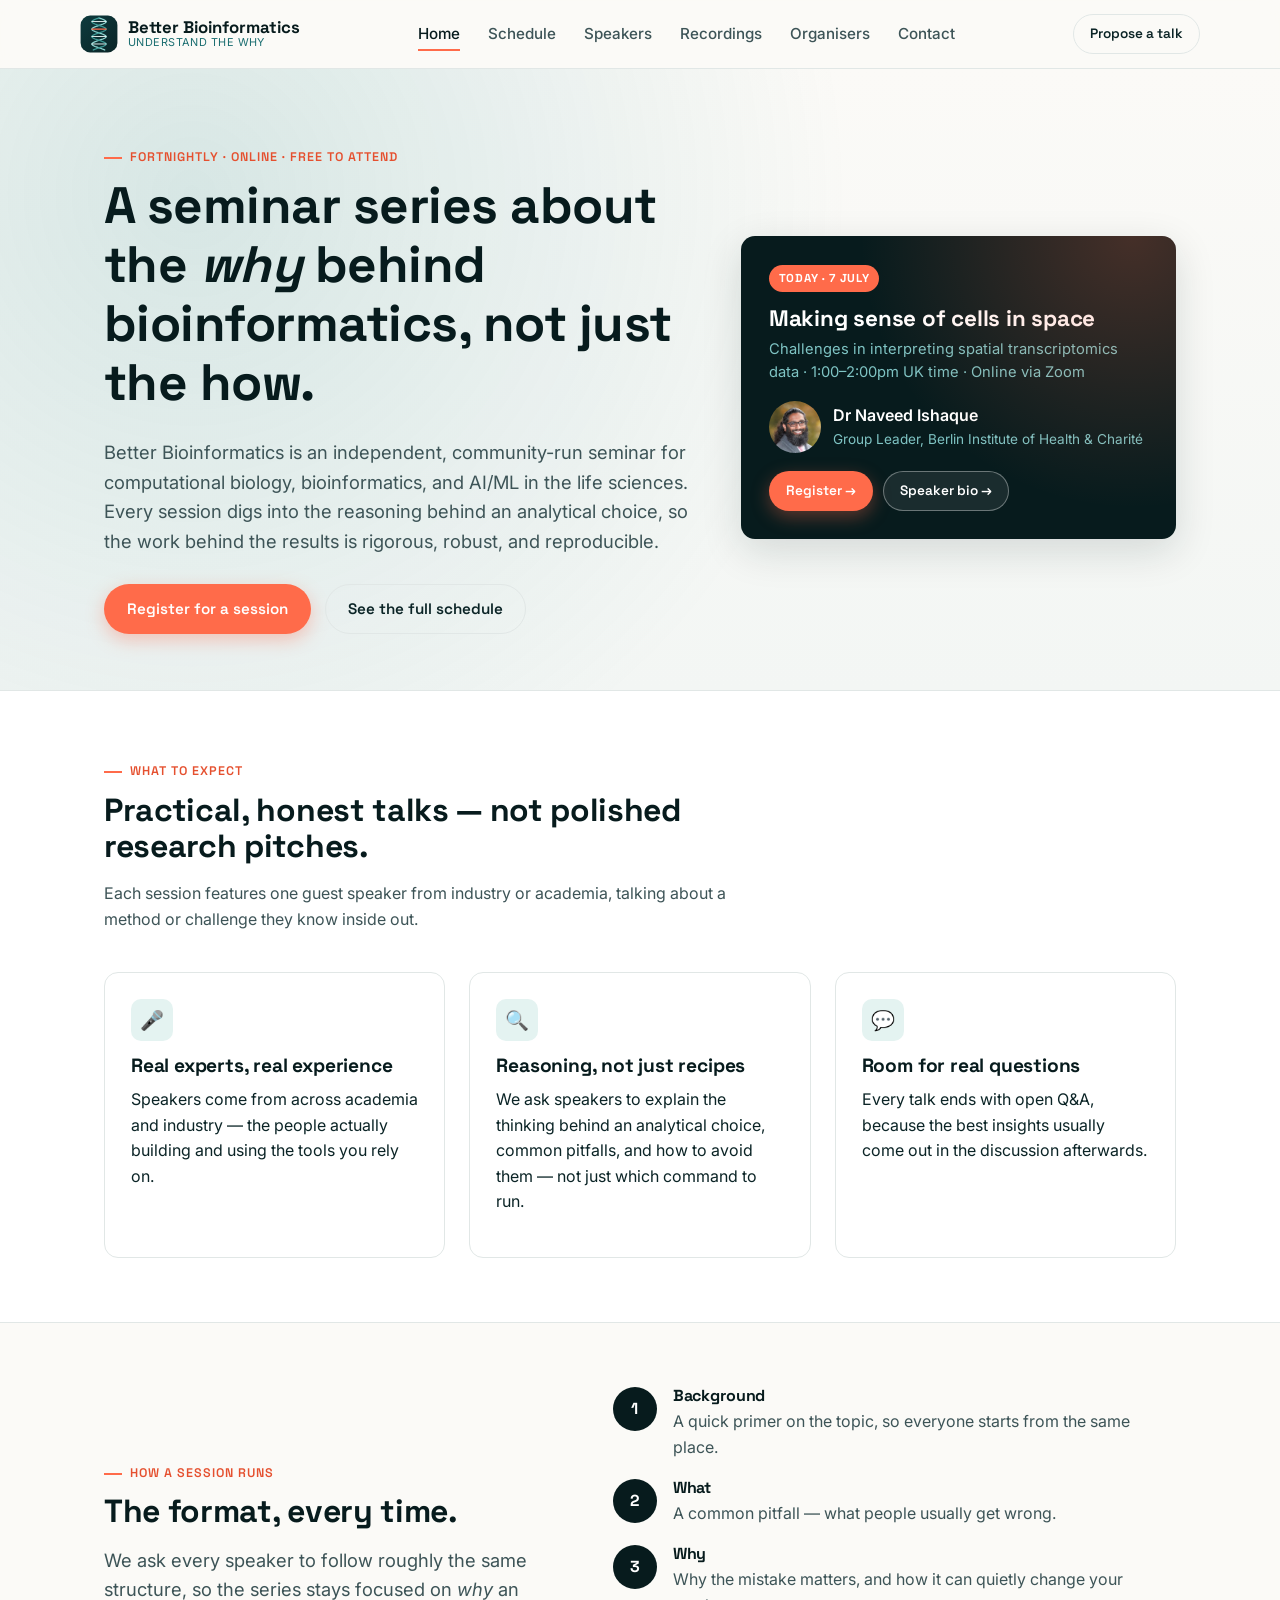
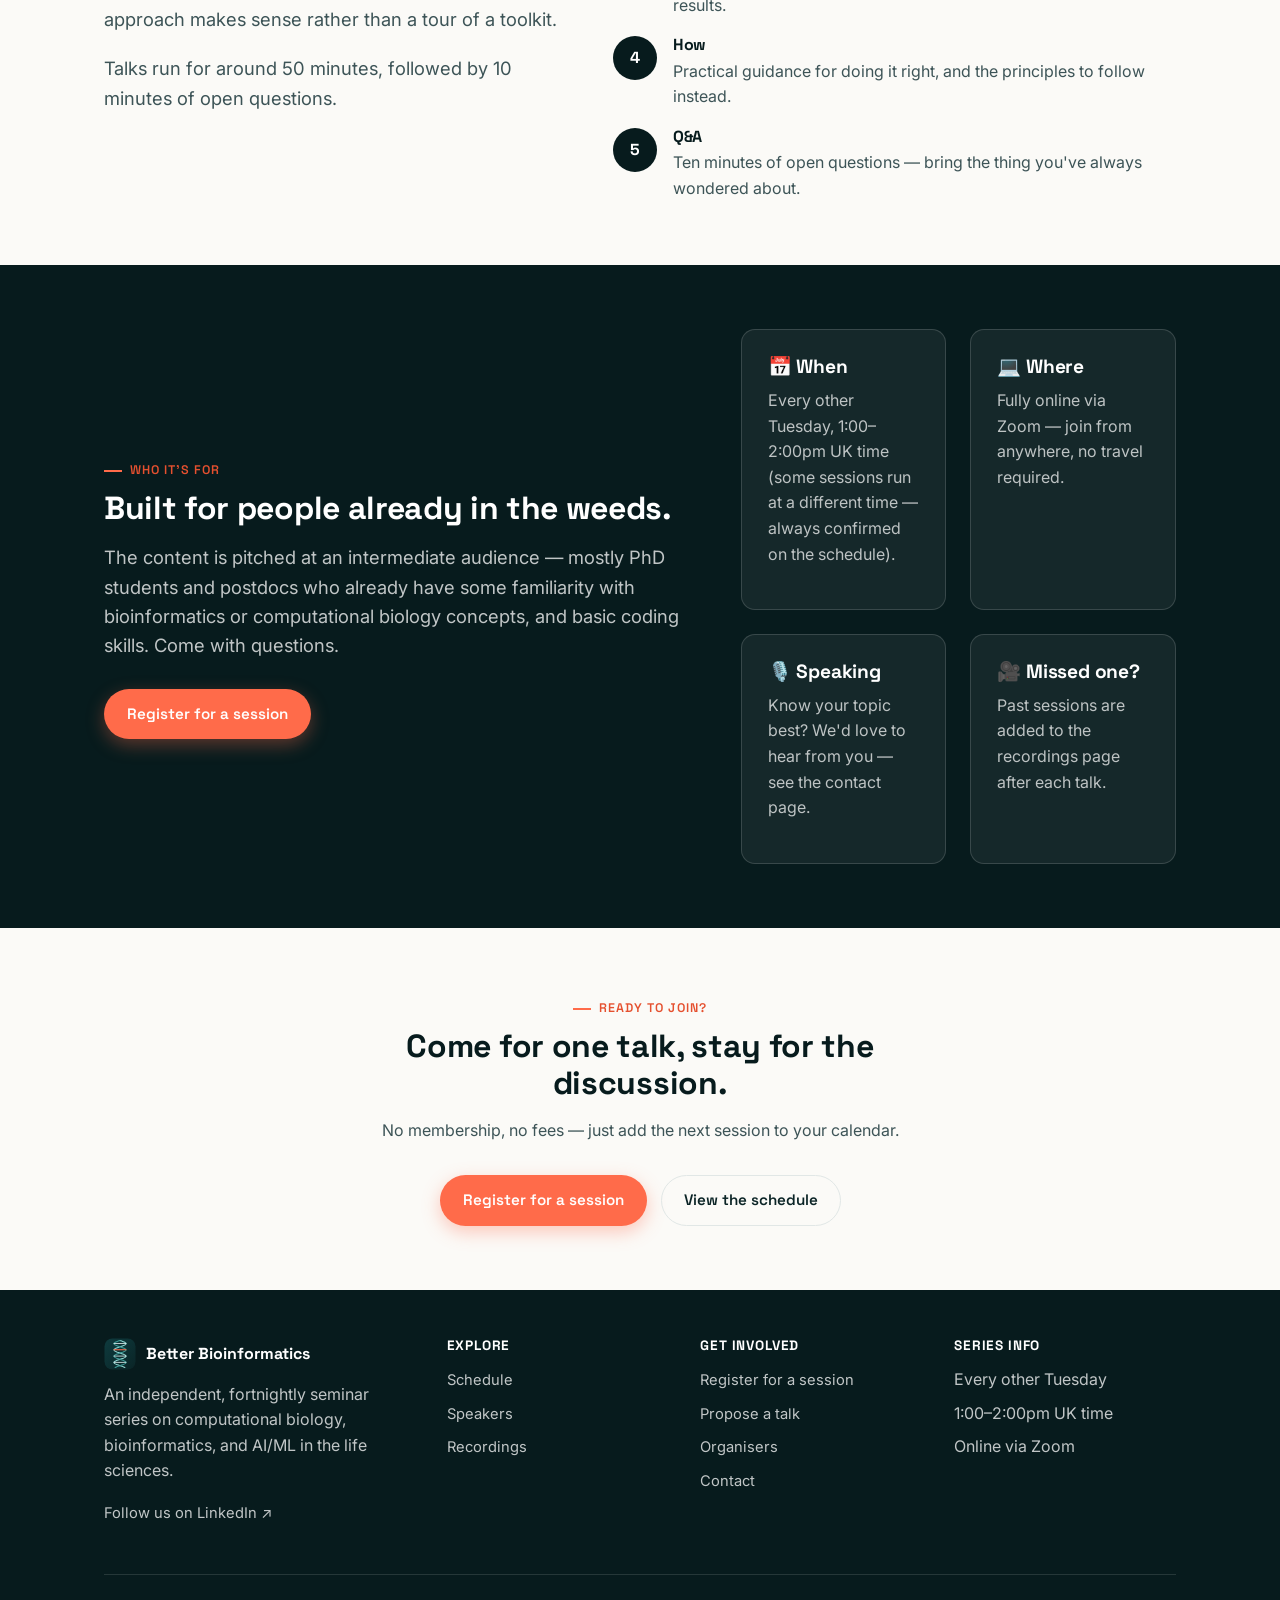
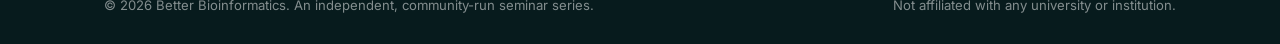
==== index.html @ 0c5bfb78 "Initial commit: Better Bioinformatics website" ====
<!doctype html>
<html lang="en">
<head>
<meta charset="UTF-8">
<meta name="viewport" content="width=device-width, initial-scale=1">
<title>Better Bioinformatics — a seminar series that asks "why?"</title>
<meta name="description" content="A fortnightly online seminar series on computational biology, bioinformatics, and AI/ML in the life sciences — focused on why an analysis choice makes sense, not just how to run it.">
<link rel="icon" type="image/svg+xml" href="assets/logo.svg">
<link rel="stylesheet" href="css/style.css">
</head>
<body>

<header class="site-header">
  <div class="container nav">
    <a class="brand" href="index.html">
      <img src="assets/logo.svg" alt="">
      <span class="brand-text">
        <span class="brand-name">Better Bioinformatics</span>
        <span class="brand-tag">Understand the why</span>
      </span>
    </a>
    <ul class="nav-links">
      <li><a href="index.html">Home</a></li>
      <li><a href="schedule.html">Schedule</a></li>
      <li><a href="speakers.html">Speakers</a></li>
      <li><a href="recordings.html">Recordings</a></li>
      <li><a href="organisers.html">Organisers</a></li>
      <li><a href="contact.html">Contact</a></li>
    </ul>
    <div class="nav-cta">
      <a class="btn btn-outline btn-sm" href="mailto:vg816@ic.ac.uk?subject=Proposing%20a%20talk%20for%20Better%20Bioinformatics">Propose a talk</a>
      <button class="nav-toggle" aria-label="Toggle menu" aria-expanded="false"><span></span><span></span><span></span></button>
    </div>
  </div>
</header>

<section class="hero">
  <div class="container hero-grid">
    <div>
      <div class="eyebrow">Fortnightly · Online · Free to attend</div>
      <h1>A seminar series about the <em>why</em> behind bioinformatics, not just the how.</h1>
      <p class="hero-lede">Better Bioinformatics is an independent, community-run seminar for computational biology, bioinformatics, and AI/ML in the life sciences. Every session digs into the reasoning behind an analytical choice, so the work behind the results is rigorous, robust, and reproducible.</p>
      <div class="hero-actions">
        <a class="btn btn-primary" href="https://forms.office.com/pages/responsepage.aspx?id=B3WJK4zudUWDC0-CZ8PTB7A7Rfez5q5GpMsFEuYySSVUNzdBVVdSSUdGMkgzRlhTQ0hFVDZMRU45Qy4u&amp;route=shorturl" target="_blank" rel="noopener">Register for a session</a>
        <a class="btn btn-outline" href="schedule.html">See the full schedule</a>
      </div>
    </div>

    <div class="hero-card">
      <span class="tag">Today · 7 July</span>
      <h3>Making sense of cells in space</h3>
      <p class="meta">Challenges in interpreting spatial transcriptomics data · 1:00–2:00pm UK time · Online via Zoom</p>
      <div class="who">
        <img src="assets/photos/naveed-ishaque.jpeg" alt="Dr Naveed Ishaque">
        <div>
          <div class="who-name">Dr Naveed Ishaque</div>
          <div class="who-role">Group Leader, Berlin Institute of Health &amp; Charité</div>
        </div>
      </div>
      <div class="actions">
        <a class="btn btn-primary btn-sm" href="https://forms.office.com/pages/responsepage.aspx?id=B3WJK4zudUWDC0-CZ8PTB7A7Rfez5q5GpMsFEuYySSVUNzdBVVdSSUdGMkgzRlhTQ0hFVDZMRU45Qy4u&amp;route=shorturl" target="_blank" rel="noopener">Register →</a>
        <a class="btn btn-ghost-light btn-sm" href="speakers.html#naveed-ishaque">Speaker bio →</a>
      </div>
    </div>
  </div>
</section>

<section class="section section-alt">
  <div class="container">
    <div class="section-head">
      <div class="eyebrow">What to expect</div>
      <h2>Practical, honest talks — not polished research pitches.</h2>
      <p>Each session features one guest speaker from industry or academia, talking about a method or challenge they know inside out.</p>
    </div>
    <div class="grid-3">
      <div class="card">
        <div class="icon-badge">🎤</div>
        <h3>Real experts, real experience</h3>
        <p>Speakers come from across academia and industry — the people actually building and using the tools you rely on.</p>
      </div>
      <div class="card">
        <div class="icon-badge">🔍</div>
        <h3>Reasoning, not just recipes</h3>
        <p>We ask speakers to explain the thinking behind an analytical choice, common pitfalls, and how to avoid them — not just which command to run.</p>
      </div>
      <div class="card">
        <div class="icon-badge">💬</div>
        <h3>Room for real questions</h3>
        <p>Every talk ends with open Q&amp;A, because the best insights usually come out in the discussion afterwards.</p>
      </div>
    </div>
  </div>
</section>

<section class="section">
  <div class="container">
    <div class="hero-grid" style="grid-template-columns: 0.9fr 1.1fr;">
      <div>
        <div class="eyebrow">How a session runs</div>
        <h2>The format, every time.</h2>
        <p class="hero-lede">We ask every speaker to follow roughly the same structure, so the series stays focused on <em>why</em> an approach makes sense rather than a tour of a toolkit.</p>
        <p class="hero-lede" style="margin-top:20px;">Talks run for around 50 minutes, followed by 10 minutes of open questions.</p>
      </div>
      <div class="format-steps">
        <div class="format-step">
          <div class="num">1</div>
          <div><h4>Background</h4><p>A quick primer on the topic, so everyone starts from the same place.</p></div>
        </div>
        <div class="format-step">
          <div class="num">2</div>
          <div><h4>What</h4><p>A common pitfall — what people usually get wrong.</p></div>
        </div>
        <div class="format-step">
          <div class="num">3</div>
          <div><h4>Why</h4><p>Why the mistake matters, and how it can quietly change your results.</p></div>
        </div>
        <div class="format-step">
          <div class="num">4</div>
          <div><h4>How</h4><p>Practical guidance for doing it right, and the principles to follow instead.</p></div>
        </div>
        <div class="format-step">
          <div class="num">5</div>
          <div><h4>Q&amp;A</h4><p>Ten minutes of open questions — bring the thing you've always wondered about.</p></div>
        </div>
      </div>
    </div>
  </div>
</section>

<section class="section section-dark">
  <div class="container">
    <div class="hero-grid">
      <div>
        <div class="eyebrow">Who it's for</div>
        <h2>Built for people already in the weeds.</h2>
        <p class="hero-lede" style="color:rgba(255,255,255,0.75);">The content is pitched at an intermediate audience — mostly PhD students and postdocs who already have some familiarity with bioinformatics or computational biology concepts, and basic coding skills. Come with questions.</p>
        <div class="hero-actions">
          <a class="btn btn-primary" href="https://forms.office.com/pages/responsepage.aspx?id=B3WJK4zudUWDC0-CZ8PTB7A7Rfez5q5GpMsFEuYySSVUNzdBVVdSSUdGMkgzRlhTQ0hFVDZMRU45Qy4u&amp;route=shorturl" target="_blank" rel="noopener">Register for a session</a>
        </div>
      </div>
      <div class="grid-2">
        <div class="card" style="background:rgba(255,255,255,0.06); border-color:rgba(255,255,255,0.15);">
          <h3 style="color:#fff;">📅 When</h3>
          <p style="color:rgba(255,255,255,0.72);">Every other Tuesday, 1:00–2:00pm UK time (some sessions run at a different time — always confirmed on the schedule).</p>
        </div>
        <div class="card" style="background:rgba(255,255,255,0.06); border-color:rgba(255,255,255,0.15);">
          <h3 style="color:#fff;">💻 Where</h3>
          <p style="color:rgba(255,255,255,0.72);">Fully online via Zoom — join from anywhere, no travel required.</p>
        </div>
        <div class="card" style="background:rgba(255,255,255,0.06); border-color:rgba(255,255,255,0.15);">
          <h3 style="color:#fff;">🎙️ Speaking</h3>
          <p style="color:rgba(255,255,255,0.72);">Know your topic best? We'd love to hear from you — see the contact page.</p>
        </div>
        <div class="card" style="background:rgba(255,255,255,0.06); border-color:rgba(255,255,255,0.15);">
          <h3 style="color:#fff;">🎥 Missed one?</h3>
          <p style="color:rgba(255,255,255,0.72);">Past sessions are added to the recordings page after each talk.</p>
        </div>
      </div>
    </div>
  </div>
</section>

<section class="section">
  <div class="container">
    <div class="section-head" style="margin: 0 auto 32px; text-align:center; max-width:640px;">
      <div class="eyebrow" style="justify-content:center;">Ready to join?</div>
      <h2>Come for one talk, stay for the discussion.</h2>
      <p>No membership, no fees — just add the next session to your calendar.</p>
    </div>
    <div style="display:flex; justify-content:center; gap:14px; flex-wrap:wrap;">
      <a class="btn btn-primary" href="https://forms.office.com/pages/responsepage.aspx?id=B3WJK4zudUWDC0-CZ8PTB7A7Rfez5q5GpMsFEuYySSVUNzdBVVdSSUdGMkgzRlhTQ0hFVDZMRU45Qy4u&amp;route=shorturl" target="_blank" rel="noopener">Register for a session</a>
      <a class="btn btn-outline" href="schedule.html">View the schedule</a>
    </div>
  </div>
</section>

<footer class="site-footer" id="site-footer"></footer>
<script src="js/main.js"></script>
<script src="js/footer.js"></script>
</body>
</html>
---- css/style.css ----
/* Better Bioinformatics — shared styles */

@import url('https://fonts.googleapis.com/css2?family=Space+Grotesk:wght@500;600;700&family=Inter:wght@400;500;600;700&display=swap');

:root {
  --navy-950: #071B1D;
  --teal-900: #0E3B3E;
  --teal-800: #12484C;
  --teal-700: #15585C;
  --teal-600: #1B6E71;
  --teal-500: #1E8388;
  --teal-300: #7FC4C4;
  --teal-100: #E4F3F1;
  --accent: #FF6B4A;
  --accent-dark: #E5502F;
  --accent-tint: #FFE7DF;
  --ink: #0B2426;
  --ink-soft: #3D5457;
  --bg: #FBFAF7;
  --surface: #FFFFFF;
  --line: #E1E7E6;
  --shadow: 0 4px 20px rgba(11, 36, 38, 0.08);
  --shadow-lg: 0 12px 40px rgba(11, 36, 38, 0.14);
  --radius: 14px;
  --radius-sm: 8px;
  --max: 1120px;
  --font-head: 'Space Grotesk', 'Inter', system-ui, sans-serif;
  --font-body: 'Inter', system-ui, -apple-system, sans-serif;
}

* { box-sizing: border-box; }
html { scroll-behavior: smooth; }

body {
  margin: 0;
  font-family: var(--font-body);
  color: var(--ink);
  background: var(--bg);
  line-height: 1.6;
  -webkit-font-smoothing: antialiased;
}

h1, h2, h3, h4 {
  font-family: var(--font-head);
  color: var(--navy-950);
  line-height: 1.15;
  margin: 0 0 0.5em;
  letter-spacing: -0.01em;
}

h1 { font-size: clamp(2.1rem, 4.5vw, 3.2rem); }
h2 { font-size: clamp(1.5rem, 3vw, 2rem); }
h3 { font-size: 1.2rem; }

p { margin: 0 0 1em; }

a { color: var(--teal-700); text-decoration-color: var(--teal-300); }
a:hover { color: var(--accent-dark); }

.container {
  max-width: var(--max);
  margin: 0 auto;
  padding: 0 24px;
}

img { max-width: 100%; display: block; }

.eyebrow {
  display: inline-flex;
  align-items: center;
  gap: 8px;
  font-family: var(--font-head);
  font-size: 0.78rem;
  font-weight: 600;
  letter-spacing: 0.08em;
  text-transform: uppercase;
  color: var(--accent-dark);
  margin-bottom: 0.75em;
}
.eyebrow::before {
  content: "";
  width: 18px;
  height: 2px;
  background: var(--accent);
  display: inline-block;
}

/* ---------- Buttons ---------- */
.btn {
  display: inline-flex;
  align-items: center;
  justify-content: center;
  gap: 8px;
  padding: 12px 22px;
  border-radius: 999px;
  font-family: var(--font-head);
  font-weight: 600;
  font-size: 0.95rem;
  text-decoration: none;
  border: 1px solid transparent;
  cursor: pointer;
  transition: transform 0.15s ease, box-shadow 0.15s ease, background 0.15s ease, color 0.15s ease;
}
.btn:hover { transform: translateY(-1px); }
.btn-primary { background: var(--accent); color: #fff; box-shadow: 0 6px 18px rgba(255,107,74,0.35); }
.btn-primary:hover { background: var(--accent-dark); color: #fff; }
.btn-dark { background: var(--navy-950); color: #fff; }
.btn-dark:hover { background: var(--teal-900); color: #fff; }
.btn-outline { background: transparent; border-color: var(--line); color: var(--ink); }
.btn-outline:hover { border-color: var(--teal-500); color: var(--teal-700); }
.btn-ghost-light { background: rgba(255,255,255,0.08); border-color: rgba(255,255,255,0.35); color: #fff; }
.btn-ghost-light:hover { background: rgba(255,255,255,0.18); color: #fff; }
.btn-sm { padding: 8px 16px; font-size: 0.85rem; }

/* ---------- Header / Nav ---------- */
.site-header {
  position: sticky;
  top: 0;
  z-index: 50;
  background: rgba(251, 250, 247, 0.9);
  backdrop-filter: blur(10px);
  border-bottom: 1px solid var(--line);
}
.nav {
  display: flex;
  align-items: center;
  justify-content: space-between;
  padding: 14px 0;
}
.brand {
  display: flex;
  align-items: center;
  gap: 10px;
  text-decoration: none;
  color: var(--navy-950);
}
.brand img { width: 38px; height: 38px; }
.brand-text { display: flex; flex-direction: column; line-height: 1.05; }
.brand-name { font-family: var(--font-head); font-weight: 700; font-size: 1.05rem; color: var(--navy-950); }
.brand-tag { font-size: 0.68rem; color: var(--teal-600); letter-spacing: 0.04em; text-transform: uppercase; }

.nav-links {
  display: flex;
  align-items: center;
  gap: 28px;
  list-style: none;
  margin: 0;
  padding: 0;
}
.nav-links a {
  color: var(--ink-soft);
  text-decoration: none;
  font-weight: 500;
  font-size: 0.95rem;
  padding: 6px 0;
  border-bottom: 2px solid transparent;
}
.nav-links a:hover, .nav-links a.active {
  color: var(--navy-950);
  border-bottom-color: var(--accent);
}
.nav-cta { display: flex; align-items: center; gap: 14px; }
.nav-toggle {
  display: none;
  background: none;
  border: none;
  cursor: pointer;
  padding: 6px;
}
.nav-toggle span {
  display: block;
  width: 22px;
  height: 2px;
  background: var(--navy-950);
  margin: 5px 0;
  transition: 0.2s;
}

@media (max-width: 860px) {
  .nav-toggle { display: block; }
  .nav-links {
    position: absolute;
    top: 100%; left: 0; right: 0;
    background: var(--surface);
    border-bottom: 1px solid var(--line);
    flex-direction: column;
    align-items: flex-start;
    gap: 0;
    padding: 8px 24px 16px;
    display: none;
  }
  .nav-links.open { display: flex; }
  .nav-links li { width: 100%; }
  .nav-links a { display: block; padding: 10px 0; border-bottom: 1px solid var(--line); }
  .nav-cta .btn-outline { display: none; }
}

/* ---------- Hero ---------- */
.hero {
  background: radial-gradient(circle at 15% 20%, rgba(31,131,136,0.16), transparent 55%),
              linear-gradient(180deg, #FBFAF7 0%, #F3F6F4 100%);
  padding: 72px 0 56px;
}
.hero-grid {
  display: grid;
  grid-template-columns: 1.15fr 0.85fr;
  gap: 48px;
  align-items: center;
}
@media (max-width: 900px) { .hero-grid { grid-template-columns: 1fr; } }

.hero-actions { display: flex; gap: 14px; flex-wrap: wrap; margin-top: 28px; }
.hero-lede { font-size: 1.15rem; color: var(--ink-soft); max-width: 54ch; }

.hero-card {
  background: var(--navy-950);
  color: #fff;
  border-radius: var(--radius);
  padding: 28px;
  box-shadow: var(--shadow-lg);
  position: relative;
  overflow: hidden;
}
.hero-card::after {
  content: "";
  position: absolute;
  inset: 0;
  background: radial-gradient(circle at 90% 0%, rgba(255,107,74,0.25), transparent 55%);
  pointer-events: none;
}
.hero-card .tag {
  display: inline-block;
  background: var(--accent);
  color: #fff;
  font-family: var(--font-head);
  font-size: 0.72rem;
  font-weight: 700;
  letter-spacing: 0.06em;
  text-transform: uppercase;
  padding: 4px 10px;
  border-radius: 999px;
  margin-bottom: 14px;
}
.hero-card h3 { color: #fff; font-size: 1.4rem; margin-bottom: 6px; }
.hero-card .meta { color: var(--teal-300); font-size: 0.92rem; margin-bottom: 14px; }
.hero-card .who { display: flex; align-items: center; gap: 12px; margin: 16px 0; }
.hero-card .who img, .hero-card .who .avatar-fallback { width: 52px; height: 52px; border-radius: 50%; object-fit: cover; flex-shrink: 0; }
.hero-card .who-name { font-weight: 600; }
.hero-card .who-role { font-size: 0.85rem; color: var(--teal-300); }
.hero-card .actions { display: flex; gap: 10px; margin-top: 18px; flex-wrap: wrap; }

/* ---------- Sections ---------- */
.section { padding: 64px 0; }
.section-tight { padding: 40px 0; }
.section-alt { background: var(--surface); border-top: 1px solid var(--line); border-bottom: 1px solid var(--line); }
.section-dark { background: var(--navy-950); color: #fff; }
.section-dark h2 { color: #fff; }
.section-head { max-width: 640px; margin-bottom: 40px; }
.section-head p { color: var(--ink-soft); }
.section-dark .section-head p { color: rgba(255,255,255,0.7); }

.grid-3 { display: grid; grid-template-columns: repeat(3, 1fr); gap: 24px; }
.grid-2 { display: grid; grid-template-columns: repeat(2, 1fr); gap: 24px; }
@media (max-width: 900px) { .grid-3 { grid-template-columns: repeat(2, 1fr); } }
@media (max-width: 640px) { .grid-3, .grid-2 { grid-template-columns: 1fr; } }

.card {
  background: var(--surface);
  border: 1px solid var(--line);
  border-radius: var(--radius);
  padding: 26px;
}
.icon-badge {
  width: 42px; height: 42px;
  border-radius: 10px;
  background: var(--teal-100);
  color: var(--teal-700);
  display: flex; align-items: center; justify-content: center;
  font-size: 1.2rem;
  margin-bottom: 14px;
}

.format-steps { display: grid; gap: 18px; }
.format-step {
  display: grid;
  grid-template-columns: 44px 1fr;
  gap: 16px;
  align-items: start;
}
.format-step .num {
  width: 44px; height: 44px;
  border-radius: 50%;
  background: var(--navy-950);
  color: #fff;
  font-family: var(--font-head);
  font-weight: 700;
  display: flex; align-items: center; justify-content: center;
}
.format-step h4 { margin-bottom: 4px; }
.format-step p { color: var(--ink-soft); margin: 0; }

/* ---------- Badges / status ---------- */
.badge {
  display: inline-flex;
  align-items: center;
  gap: 6px;
  font-size: 0.75rem;
  font-weight: 600;
  padding: 4px 10px;
  border-radius: 999px;
  font-family: var(--font-head);
  letter-spacing: 0.02em;
  white-space: nowrap;
}
.badge-upcoming { background: var(--teal-100); color: var(--teal-700); }
.badge-today { background: var(--accent-tint); color: var(--accent-dark); }
.badge-today::before { content: "●"; color: var(--accent); font-size: 0.6rem; }
.badge-past { background: #EFEFEA; color: var(--ink-soft); }
.badge-cancelled { background: #FBE7E7; color: #B03B3B; }

/* ---------- Schedule ---------- */
.schedule-list { display: flex; flex-direction: column; gap: 14px; }
.schedule-row {
  display: grid;
  grid-template-columns: 130px 1fr auto;
  gap: 20px;
  align-items: center;
  background: var(--surface);
  border: 1px solid var(--line);
  border-radius: var(--radius);
  padding: 18px 22px;
}
.schedule-row.is-past { opacity: 0.72; }
.schedule-row.is-today { border-color: var(--accent); box-shadow: 0 0 0 1px var(--accent); }
.schedule-row.is-cancelled .s-title { text-decoration: line-through; color: var(--ink-soft); }
.s-date { font-family: var(--font-head); font-weight: 600; color: var(--teal-700); }
.s-date .day { display: block; font-size: 1.3rem; color: var(--navy-950); }
.s-date .month { font-size: 0.8rem; text-transform: uppercase; letter-spacing: 0.05em; }
.s-main .s-title { font-weight: 600; color: var(--navy-950); margin-bottom: 4px; font-size: 1.05rem; }
.s-main .s-speaker { color: var(--teal-700); font-weight: 500; }
.s-main .s-meta { color: var(--ink-soft); font-size: 0.88rem; margin-top: 4px; }
.s-actions { display: flex; align-items: center; gap: 10px; flex-wrap: wrap; justify-content: flex-end; }
@media (max-width: 720px) {
  .schedule-row { grid-template-columns: 1fr; }
  .s-actions { justify-content: flex-start; }
}

/* ---------- Speaker cards ---------- */
.speaker-card {
  background: var(--surface);
  border: 1px solid var(--line);
  border-radius: var(--radius);
  overflow: hidden;
  display: flex;
  flex-direction: column;
}
.speaker-photo {
  aspect-ratio: 4 / 3.2;
  background: linear-gradient(160deg, var(--teal-900), var(--navy-950));
  display: flex;
  align-items: flex-end;
  justify-content: center;
  overflow: hidden;
  position: relative;
}
.speaker-photo img { width: 100%; height: 100%; object-fit: cover; object-position: top center; }
.avatar-fallback {
  width: 100%; height: 100%;
  display: flex; align-items: center; justify-content: center;
  font-family: var(--font-head);
  font-size: 2.4rem;
  font-weight: 700;
  color: rgba(255,255,255,0.85);
}
.speaker-body { padding: 20px 22px 24px; display: flex; flex-direction: column; gap: 8px; flex: 1; }
.speaker-body .s-role { color: var(--ink-soft); font-size: 0.88rem; }
.speaker-body .s-talk { font-weight: 600; color: var(--navy-950); margin-top: 4px; }
.speaker-body .s-date-chip { font-size: 0.8rem; color: var(--teal-700); font-weight: 600; margin-top: 2px; }
.speaker-learn { margin: 10px 0 0; padding-left: 18px; color: var(--ink-soft); font-size: 0.9rem; }
.speaker-learn li { margin-bottom: 4px; }

/* ---------- Organiser cards ---------- */
.person-card { text-align: left; }
.person-photo {
  width: 84px; height: 84px;
  border-radius: 50%;
  overflow: hidden;
  margin-bottom: 16px;
  background: var(--teal-800);
  display: flex; align-items: center; justify-content: center;
}
.person-photo .avatar-fallback { font-size: 1.4rem; }
.person-photo img { width: 100%; height: 100%; object-fit: cover; }
.person-card h3 { margin-bottom: 2px; }
.person-role { color: var(--accent-dark); font-weight: 600; font-size: 0.88rem; margin-bottom: 10px; }

/* ---------- Recordings ---------- */
.rec-card {
  background: var(--surface);
  border: 1px solid var(--line);
  border-radius: var(--radius);
  overflow: hidden;
  display: flex;
  flex-direction: column;
}
.rec-thumb {
  aspect-ratio: 16/9;
  background: linear-gradient(135deg, var(--teal-900), var(--navy-950));
  display: flex; align-items: center; justify-content: center;
  position: relative;
}
.rec-thumb .play {
  width: 56px; height: 56px;
  border-radius: 50%;
  background: rgba(255,255,255,0.15);
  border: 1.5px solid rgba(255,255,255,0.5);
  display: flex; align-items: center; justify-content: center;
  color: #fff;
  font-size: 1.3rem;
}
.rec-body { padding: 18px 20px 22px; flex: 1; display: flex; flex-direction: column; }
.rec-body h3 { font-size: 1.02rem; margin-bottom: 4px; }
.rec-body .rec-meta { color: var(--ink-soft); font-size: 0.85rem; margin-bottom: 14px; }
.rec-pending { color: var(--ink-soft); font-size: 0.85rem; font-style: italic; }

/* ---------- Contact ---------- */
.contact-card {
  background: var(--surface);
  border: 1px solid var(--line);
  border-radius: var(--radius);
  padding: 32px;
}
.contact-card h3 { margin-bottom: 6px; }
.contact-card p { color: var(--ink-soft); }

/* ---------- Footer ---------- */
.site-footer {
  background: var(--navy-950);
  color: rgba(255,255,255,0.75);
  padding: 48px 0 28px;
}
.footer-grid {
  display: grid;
  grid-template-columns: 1.4fr repeat(3, 1fr);
  gap: 32px;
  padding-bottom: 32px;
  border-bottom: 1px solid rgba(255,255,255,0.12);
}
@media (max-width: 760px) { .footer-grid { grid-template-columns: 1fr 1fr; } }
.footer-brand { display: flex; align-items: center; gap: 10px; margin-bottom: 12px; }
.footer-brand img { width: 32px; height: 32px; }
.footer-brand span { font-family: var(--font-head); font-weight: 700; color: #fff; }
.site-footer h4 { color: #fff; font-family: var(--font-head); font-size: 0.85rem; text-transform: uppercase; letter-spacing: 0.06em; margin-bottom: 14px; }
.site-footer ul { list-style: none; margin: 0; padding: 0; }
.site-footer li { margin-bottom: 8px; }
.site-footer a { color: rgba(255,255,255,0.75); text-decoration: none; font-size: 0.92rem; }
.site-footer a:hover { color: var(--accent); }
.footer-bottom {
  display: flex;
  justify-content: space-between;
  align-items: center;
  padding-top: 20px;
  font-size: 0.82rem;
  color: rgba(255,255,255,0.5);
  flex-wrap: wrap;
  gap: 10px;
}

/* ---------- Page header (non-home) ---------- */
.page-hero {
  background: var(--navy-950);
  color: #fff;
  padding: 56px 0 44px;
}
.page-hero h1 { color: #fff; }
.page-hero p { color: rgba(255,255,255,0.72); max-width: 60ch; font-size: 1.05rem; }

.filter-bar {
  display: flex;
  gap: 10px;
  flex-wrap: wrap;
  margin-bottom: 32px;
}
.filter-btn {
  border: 1px solid var(--line);
  background: var(--surface);
  padding: 8px 16px;
  border-radius: 999px;
  font-size: 0.85rem;
  font-weight: 600;
  cursor: pointer;
  color: var(--ink-soft);
  font-family: var(--font-head);
}
.filter-btn.active { background: var(--navy-950); color: #fff; border-color: var(--navy-950); }

.note-box {
  background: var(--teal-100);
  border: 1px solid var(--teal-300);
  color: var(--teal-800);
  border-radius: var(--radius-sm);
  padding: 16px 20px;
  font-size: 0.92rem;
  margin-bottom: 36px;
}

.divider { height: 1px; background: var(--line); margin: 48px 0; }
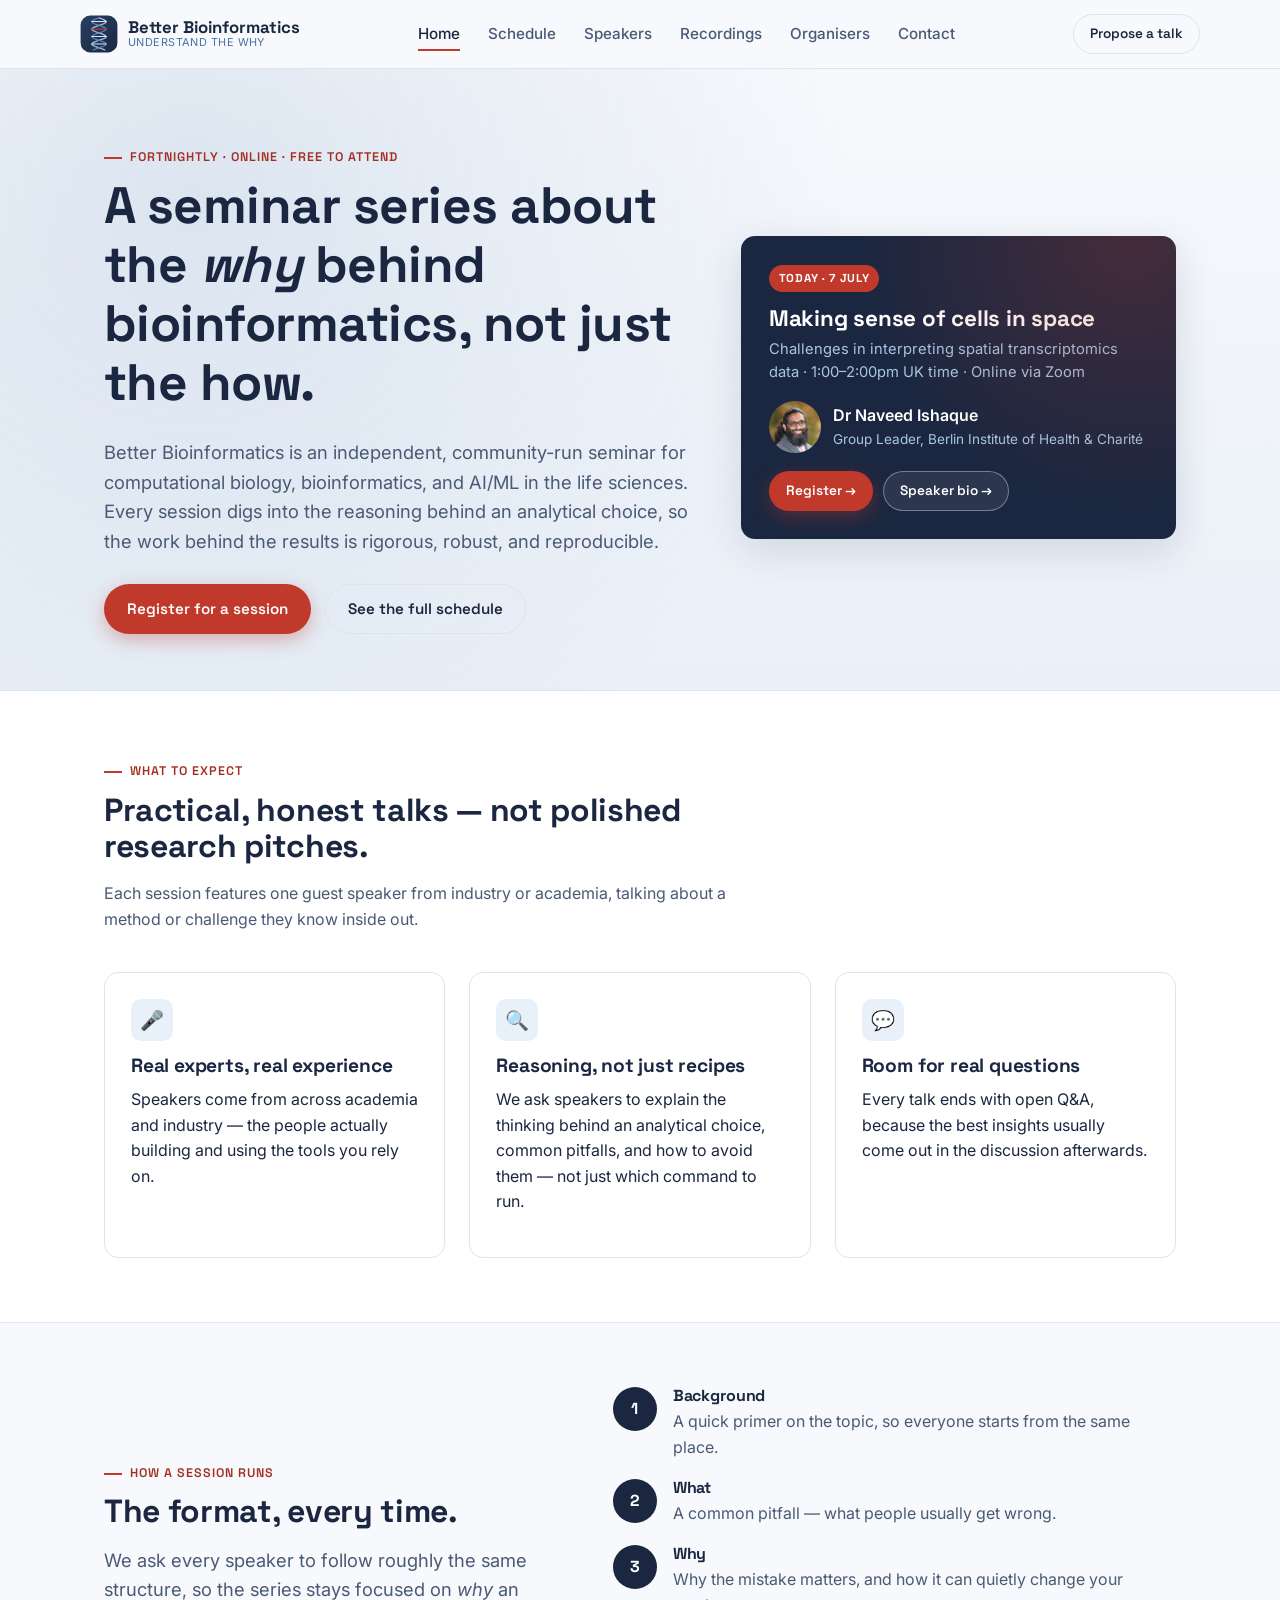
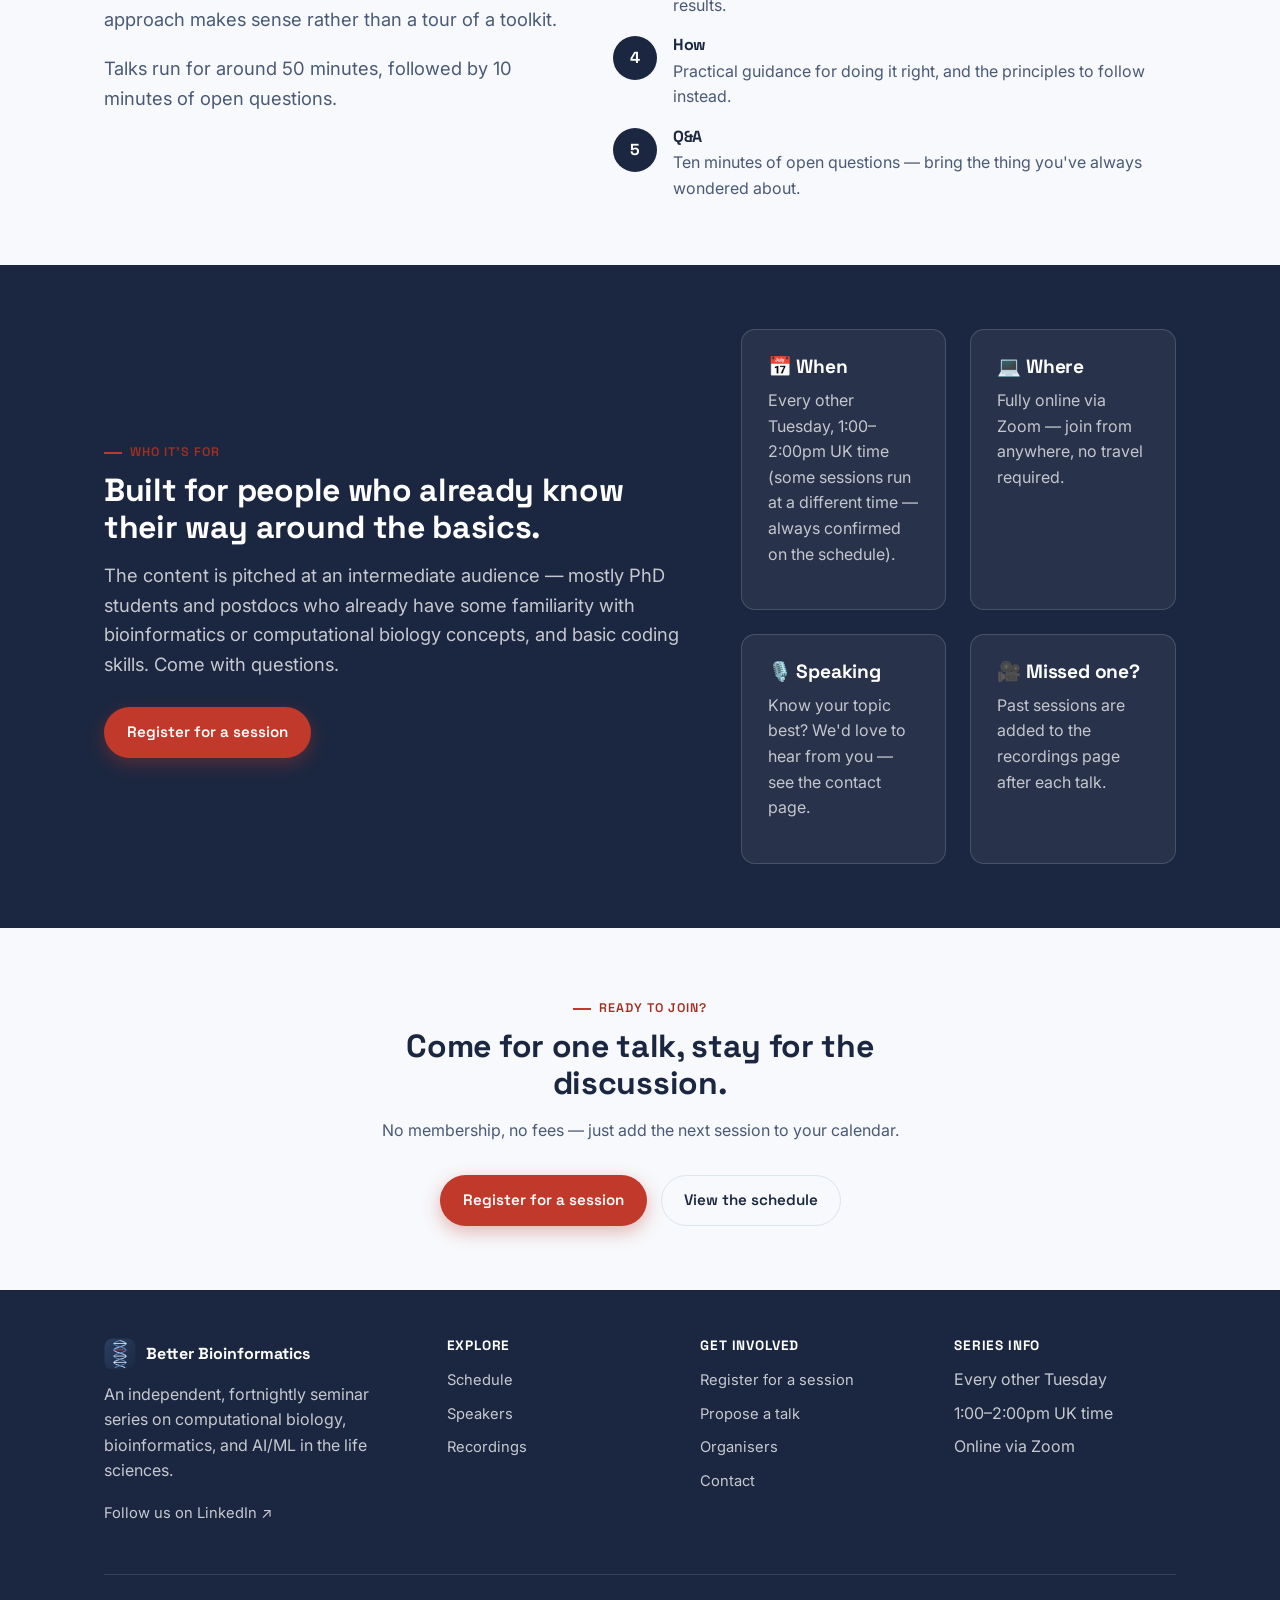
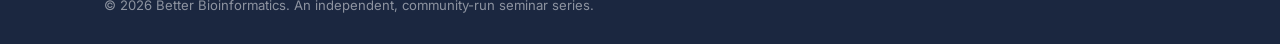
==== commit a2075bf1: "Reword 'in the weeds' heading on homepage" ====
--- a/index.html
+++ b/index.html
@@ -132,7 +132,7 @@
     <div class="hero-grid">
       <div>
         <div class="eyebrow">Who it's for</div>
-        <h2>Built for people already in the weeds.</h2>
+        <h2>Built for people who already know their way around the basics.</h2>
         <p class="hero-lede" style="color:rgba(255,255,255,0.75);">The content is pitched at an intermediate audience — mostly PhD students and postdocs who already have some familiarity with bioinformatics or computational biology concepts, and basic coding skills. Come with questions.</p>
         <div class="hero-actions">
           <a class="btn btn-primary" href="https://forms.office.com/pages/responsepage.aspx?id=B3WJK4zudUWDC0-CZ8PTB7A7Rfez5q5GpMsFEuYySSVUNzdBVVdSSUdGMkgzRlhTQ0hFVDZMRU45Qy4u&amp;route=shorturl" target="_blank" rel="noopener">Register for a session</a>
--- a/css/style.css
+++ b/css/style.css
@@ -3,24 +3,24 @@
 @import url('https://fonts.googleapis.com/css2?family=Space+Grotesk:wght@500;600;700&family=Inter:wght@400;500;600;700&display=swap');
 
 :root {
-  --navy-950: #071B1D;
-  --teal-900: #0E3B3E;
-  --teal-800: #12484C;
-  --teal-700: #15585C;
-  --teal-600: #1B6E71;
-  --teal-500: #1E8388;
-  --teal-300: #7FC4C4;
-  --teal-100: #E4F3F1;
-  --accent: #FF6B4A;
-  --accent-dark: #E5502F;
-  --accent-tint: #FFE7DF;
-  --ink: #0B2426;
-  --ink-soft: #3D5457;
-  --bg: #FBFAF7;
+  --navy-950: #1B2740;
+  --teal-900: #2A3F63;
+  --teal-800: #33507D;
+  --teal-700: #3D5F91;
+  --teal-600: #4A70A3;
+  --teal-500: #5B85B8;
+  --teal-300: #A8C6E3;
+  --teal-100: #E8F1FA;
+  --accent: #C0392B;
+  --accent-dark: #A32F21;
+  --accent-tint: #F7DEDA;
+  --ink: #1B2740;
+  --ink-soft: #4A5A75;
+  --bg: #F7F9FC;
   --surface: #FFFFFF;
-  --line: #E1E7E6;
-  --shadow: 0 4px 20px rgba(11, 36, 38, 0.08);
-  --shadow-lg: 0 12px 40px rgba(11, 36, 38, 0.14);
+  --line: #DCE4EE;
+  --shadow: 0 4px 20px rgba(27, 39, 64, 0.08);
+  --shadow-lg: 0 12px 40px rgba(27, 39, 64, 0.14);
   --radius: 14px;
   --radius-sm: 8px;
   --max: 1120px;
@@ -102,7 +102,7 @@
   transition: transform 0.15s ease, box-shadow 0.15s ease, background 0.15s ease, color 0.15s ease;
 }
 .btn:hover { transform: translateY(-1px); }
-.btn-primary { background: var(--accent); color: #fff; box-shadow: 0 6px 18px rgba(255,107,74,0.35); }
+.btn-primary { background: var(--accent); color: #fff; box-shadow: 0 6px 18px rgba(192,57,43,0.35); }
 .btn-primary:hover { background: var(--accent-dark); color: #fff; }
 .btn-dark { background: var(--navy-950); color: #fff; }
 .btn-dark:hover { background: var(--teal-900); color: #fff; }
@@ -117,7 +117,7 @@
   position: sticky;
   top: 0;
   z-index: 50;
-  background: rgba(251, 250, 247, 0.9);
+  background: rgba(247, 249, 252, 0.9);
   backdrop-filter: blur(10px);
   border-bottom: 1px solid var(--line);
 }
@@ -197,8 +197,8 @@
 
 /* ---------- Hero ---------- */
 .hero {
-  background: radial-gradient(circle at 15% 20%, rgba(31,131,136,0.16), transparent 55%),
-              linear-gradient(180deg, #FBFAF7 0%, #F3F6F4 100%);
+  background: radial-gradient(circle at 15% 20%, rgba(91,133,184,0.16), transparent 55%),
+              linear-gradient(180deg, #F7F9FC 0%, #EAF0F8 100%);
   padding: 72px 0 56px;
 }
 .hero-grid {
@@ -225,7 +225,7 @@
   content: "";
   position: absolute;
   inset: 0;
-  background: radial-gradient(circle at 90% 0%, rgba(255,107,74,0.25), transparent 55%);
+  background: radial-gradient(circle at 90% 0%, rgba(192,57,43,0.25), transparent 55%);
   pointer-events: none;
 }
 .hero-card .tag {
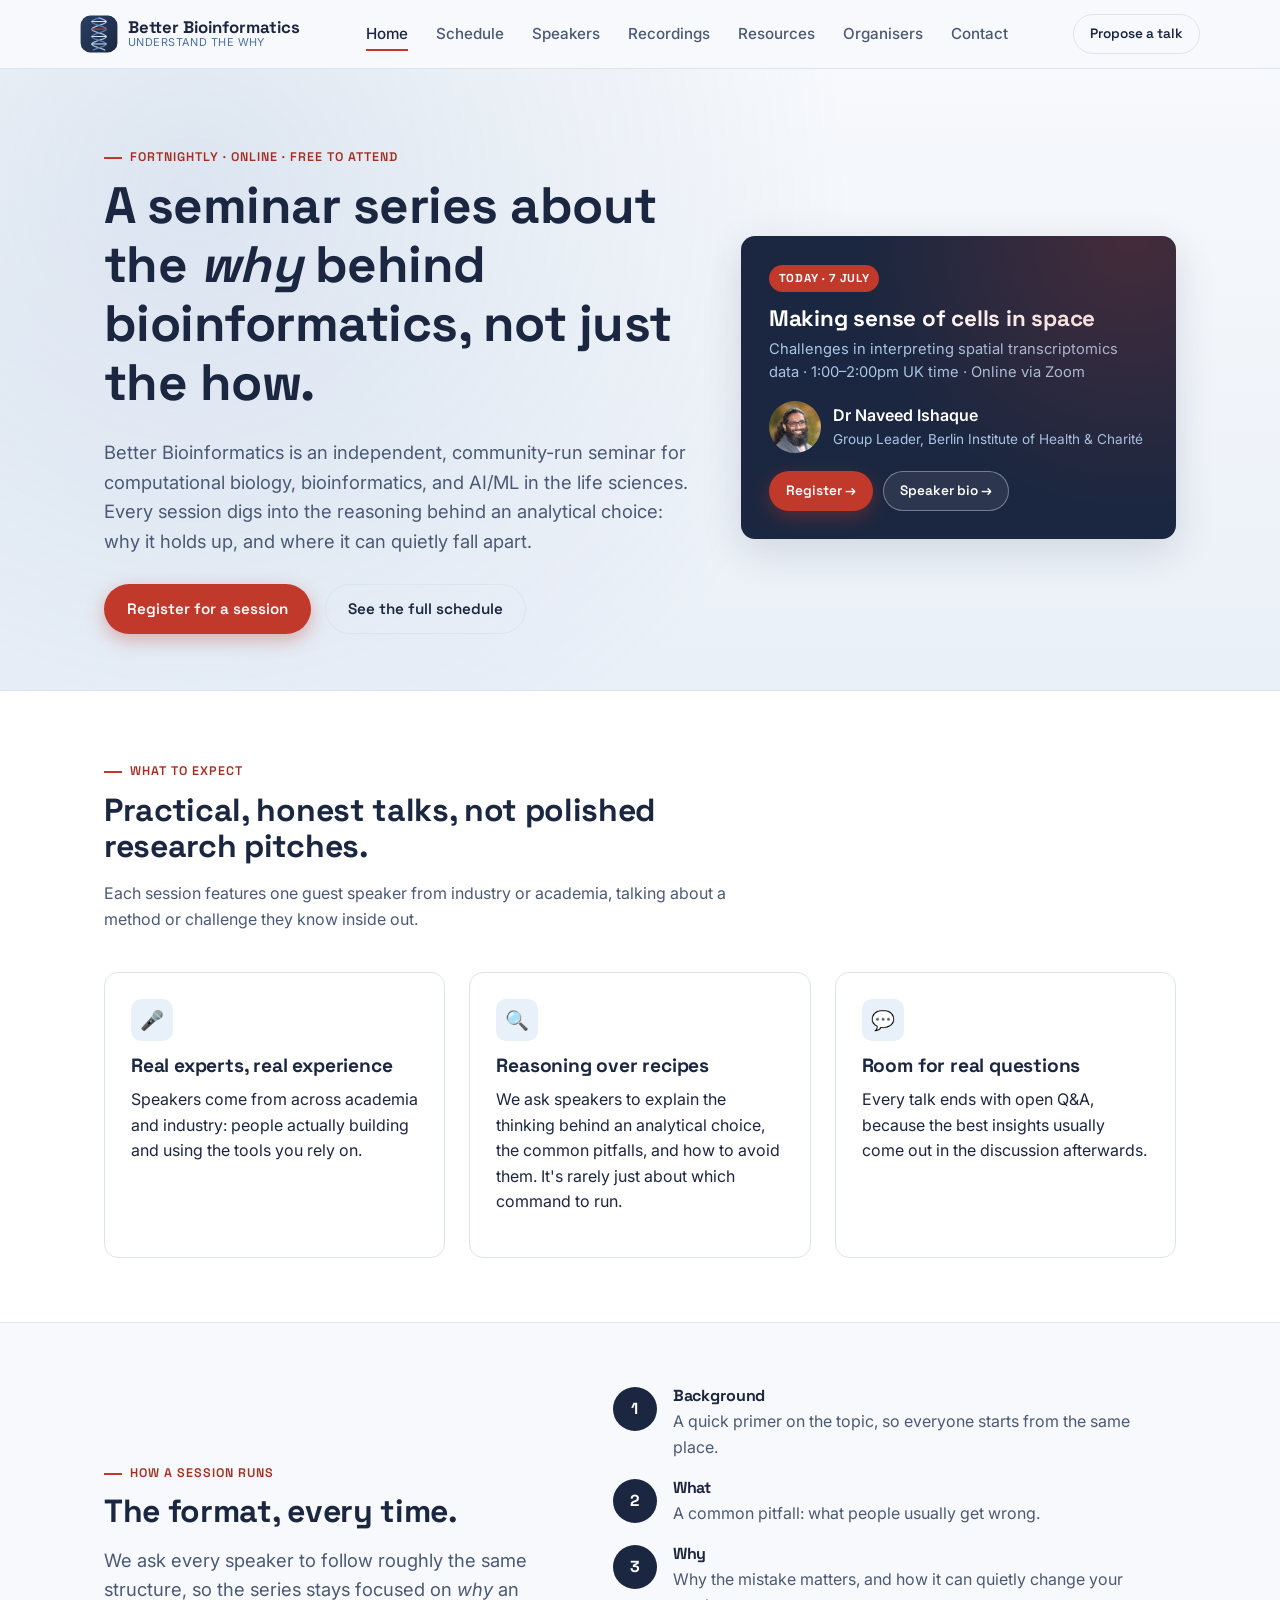
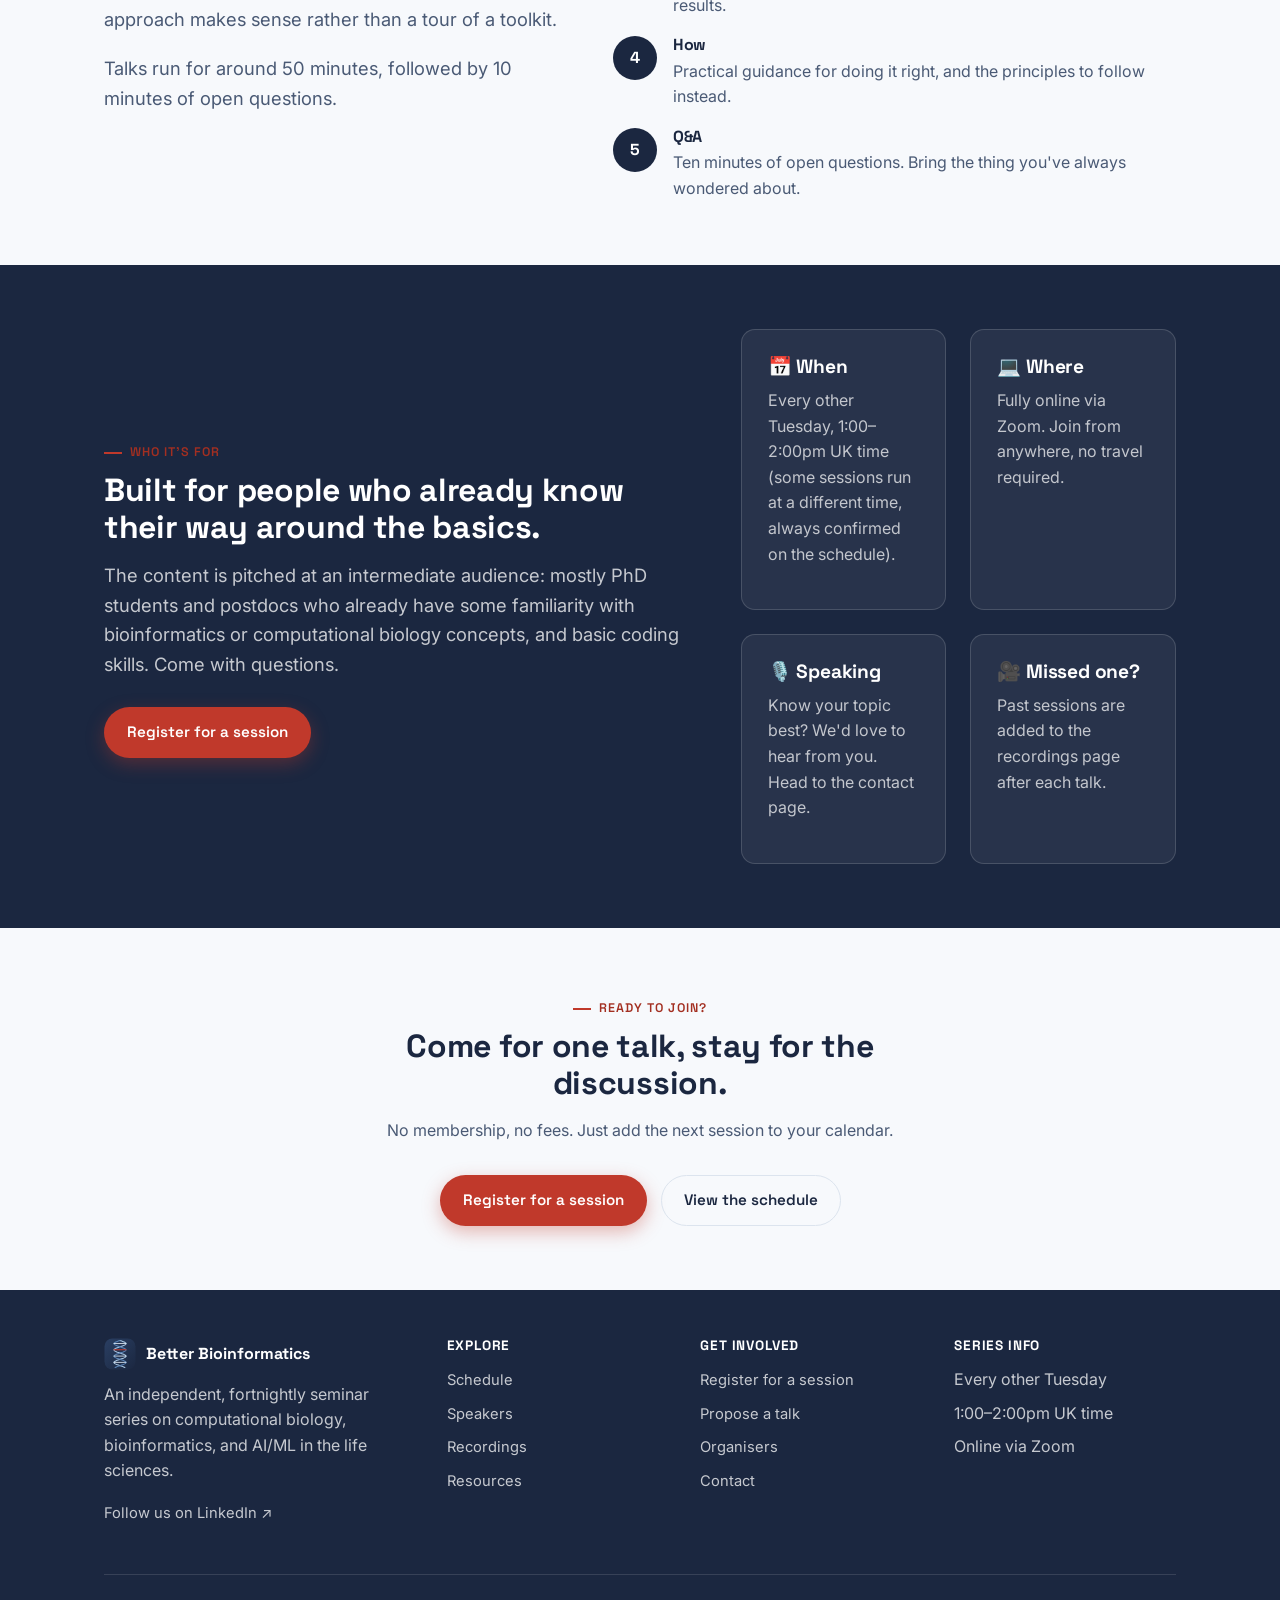
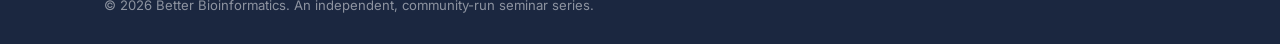
==== commit 6669fabd: "Add Resources page with slides/papers/tools; humanize homepage copy; update Naveed's learning points" ====
--- a/index.html
+++ b/index.html
@@ -3,8 +3,8 @@
 <head>
 <meta charset="UTF-8">
 <meta name="viewport" content="width=device-width, initial-scale=1">
-<title>Better Bioinformatics — a seminar series that asks "why?"</title>
-<meta name="description" content="A fortnightly online seminar series on computational biology, bioinformatics, and AI/ML in the life sciences — focused on why an analysis choice makes sense, not just how to run it.">
+<title>Better Bioinformatics: a seminar series that asks "why?"</title>
+<meta name="description" content="A fortnightly online seminar series on computational biology, bioinformatics, and AI/ML in the life sciences, focused on why an analysis choice makes sense.">
 <link rel="icon" type="image/svg+xml" href="assets/logo.svg">
 <link rel="stylesheet" href="css/style.css">
 </head>
@@ -24,6 +24,7 @@
       <li><a href="schedule.html">Schedule</a></li>
       <li><a href="speakers.html">Speakers</a></li>
       <li><a href="recordings.html">Recordings</a></li>
+      <li><a href="resources.html">Resources</a></li>
       <li><a href="organisers.html">Organisers</a></li>
       <li><a href="contact.html">Contact</a></li>
     </ul>
@@ -39,7 +40,7 @@
     <div>
       <div class="eyebrow">Fortnightly · Online · Free to attend</div>
       <h1>A seminar series about the <em>why</em> behind bioinformatics, not just the how.</h1>
-      <p class="hero-lede">Better Bioinformatics is an independent, community-run seminar for computational biology, bioinformatics, and AI/ML in the life sciences. Every session digs into the reasoning behind an analytical choice, so the work behind the results is rigorous, robust, and reproducible.</p>
+      <p class="hero-lede">Better Bioinformatics is an independent, community-run seminar for computational biology, bioinformatics, and AI/ML in the life sciences. Every session digs into the reasoning behind an analytical choice: why it holds up, and where it can quietly fall apart.</p>
       <div class="hero-actions">
         <a class="btn btn-primary" href="https://forms.office.com/pages/responsepage.aspx?id=B3WJK4zudUWDC0-CZ8PTB7A7Rfez5q5GpMsFEuYySSVUNzdBVVdSSUdGMkgzRlhTQ0hFVDZMRU45Qy4u&amp;route=shorturl" target="_blank" rel="noopener">Register for a session</a>
         <a class="btn btn-outline" href="schedule.html">See the full schedule</a>
@@ -69,19 +70,19 @@
   <div class="container">
     <div class="section-head">
       <div class="eyebrow">What to expect</div>
-      <h2>Practical, honest talks — not polished research pitches.</h2>
+      <h2>Practical, honest talks, not polished research pitches.</h2>
       <p>Each session features one guest speaker from industry or academia, talking about a method or challenge they know inside out.</p>
     </div>
     <div class="grid-3">
       <div class="card">
         <div class="icon-badge">🎤</div>
         <h3>Real experts, real experience</h3>
-        <p>Speakers come from across academia and industry — the people actually building and using the tools you rely on.</p>
+        <p>Speakers come from across academia and industry: people actually building and using the tools you rely on.</p>
       </div>
       <div class="card">
         <div class="icon-badge">🔍</div>
-        <h3>Reasoning, not just recipes</h3>
-        <p>We ask speakers to explain the thinking behind an analytical choice, common pitfalls, and how to avoid them — not just which command to run.</p>
+        <h3>Reasoning over recipes</h3>
+        <p>We ask speakers to explain the thinking behind an analytical choice, the common pitfalls, and how to avoid them. It's rarely just about which command to run.</p>
       </div>
       <div class="card">
         <div class="icon-badge">💬</div>
@@ -108,7 +109,7 @@
         </div>
         <div class="format-step">
           <div class="num">2</div>
-          <div><h4>What</h4><p>A common pitfall — what people usually get wrong.</p></div>
+          <div><h4>What</h4><p>A common pitfall: what people usually get wrong.</p></div>
         </div>
         <div class="format-step">
           <div class="num">3</div>
@@ -120,7 +121,7 @@
         </div>
         <div class="format-step">
           <div class="num">5</div>
-          <div><h4>Q&amp;A</h4><p>Ten minutes of open questions — bring the thing you've always wondered about.</p></div>
+          <div><h4>Q&amp;A</h4><p>Ten minutes of open questions. Bring the thing you've always wondered about.</p></div>
         </div>
       </div>
     </div>
@@ -133,7 +134,7 @@
       <div>
         <div class="eyebrow">Who it's for</div>
         <h2>Built for people who already know their way around the basics.</h2>
-        <p class="hero-lede" style="color:rgba(255,255,255,0.75);">The content is pitched at an intermediate audience — mostly PhD students and postdocs who already have some familiarity with bioinformatics or computational biology concepts, and basic coding skills. Come with questions.</p>
+        <p class="hero-lede" style="color:rgba(255,255,255,0.75);">The content is pitched at an intermediate audience: mostly PhD students and postdocs who already have some familiarity with bioinformatics or computational biology concepts, and basic coding skills. Come with questions.</p>
         <div class="hero-actions">
           <a class="btn btn-primary" href="https://forms.office.com/pages/responsepage.aspx?id=B3WJK4zudUWDC0-CZ8PTB7A7Rfez5q5GpMsFEuYySSVUNzdBVVdSSUdGMkgzRlhTQ0hFVDZMRU45Qy4u&amp;route=shorturl" target="_blank" rel="noopener">Register for a session</a>
         </div>
@@ -141,15 +142,15 @@
       <div class="grid-2">
         <div class="card" style="background:rgba(255,255,255,0.06); border-color:rgba(255,255,255,0.15);">
           <h3 style="color:#fff;">📅 When</h3>
-          <p style="color:rgba(255,255,255,0.72);">Every other Tuesday, 1:00–2:00pm UK time (some sessions run at a different time — always confirmed on the schedule).</p>
+          <p style="color:rgba(255,255,255,0.72);">Every other Tuesday, 1:00–2:00pm UK time (some sessions run at a different time, always confirmed on the schedule).</p>
         </div>
         <div class="card" style="background:rgba(255,255,255,0.06); border-color:rgba(255,255,255,0.15);">
           <h3 style="color:#fff;">💻 Where</h3>
-          <p style="color:rgba(255,255,255,0.72);">Fully online via Zoom — join from anywhere, no travel required.</p>
+          <p style="color:rgba(255,255,255,0.72);">Fully online via Zoom. Join from anywhere, no travel required.</p>
         </div>
         <div class="card" style="background:rgba(255,255,255,0.06); border-color:rgba(255,255,255,0.15);">
           <h3 style="color:#fff;">🎙️ Speaking</h3>
-          <p style="color:rgba(255,255,255,0.72);">Know your topic best? We'd love to hear from you — see the contact page.</p>
+          <p style="color:rgba(255,255,255,0.72);">Know your topic best? We'd love to hear from you. Head to the contact page.</p>
         </div>
         <div class="card" style="background:rgba(255,255,255,0.06); border-color:rgba(255,255,255,0.15);">
           <h3 style="color:#fff;">🎥 Missed one?</h3>
@@ -165,7 +166,7 @@
     <div class="section-head" style="margin: 0 auto 32px; text-align:center; max-width:640px;">
       <div class="eyebrow" style="justify-content:center;">Ready to join?</div>
       <h2>Come for one talk, stay for the discussion.</h2>
-      <p>No membership, no fees — just add the next session to your calendar.</p>
+      <p>No membership, no fees. Just add the next session to your calendar.</p>
     </div>
     <div style="display:flex; justify-content:center; gap:14px; flex-wrap:wrap;">
       <a class="btn btn-primary" href="https://forms.office.com/pages/responsepage.aspx?id=B3WJK4zudUWDC0-CZ8PTB7A7Rfez5q5GpMsFEuYySSVUNzdBVVdSSUdGMkgzRlhTQ0hFVDZMRU45Qy4u&amp;route=shorturl" target="_blank" rel="noopener">Register for a session</a>
--- a/css/style.css
+++ b/css/style.css
@@ -423,6 +423,41 @@
 .rec-body .rec-meta { color: var(--ink-soft); font-size: 0.85rem; margin-bottom: 14px; }
 .rec-pending { color: var(--ink-soft); font-size: 0.85rem; font-style: italic; }
 
+/* ---------- Resources ---------- */
+.resource-card {
+  background: var(--surface);
+  border: 1px solid var(--line);
+  border-radius: var(--radius);
+  padding: 30px 32px;
+  margin-bottom: 24px;
+}
+.resource-head {
+  display: flex;
+  justify-content: space-between;
+  align-items: flex-start;
+  flex-wrap: wrap;
+  gap: 16px;
+  padding-bottom: 20px;
+  margin-bottom: 20px;
+  border-bottom: 1px solid var(--line);
+}
+.resource-head h3 { margin-bottom: 4px; }
+.resource-talk { color: var(--teal-700); font-weight: 500; margin: 0; max-width: 56ch; }
+.resource-section { margin-top: 22px; }
+.resource-section:first-of-type { margin-top: 0; }
+.resource-section h4 {
+  font-family: var(--font-head);
+  font-size: 0.78rem;
+  font-weight: 700;
+  text-transform: uppercase;
+  letter-spacing: 0.06em;
+  color: var(--ink-soft);
+  margin-bottom: 12px;
+}
+.resource-section ul { list-style: none; margin: 0; padding: 0; display: flex; flex-direction: column; gap: 12px; }
+.resource-section li a { font-weight: 600; }
+.resource-section .desc { display: block; color: var(--ink-soft); font-size: 0.9rem; margin-top: 2px; }
+
 /* ---------- Contact ---------- */
 .contact-card {
   background: var(--surface);
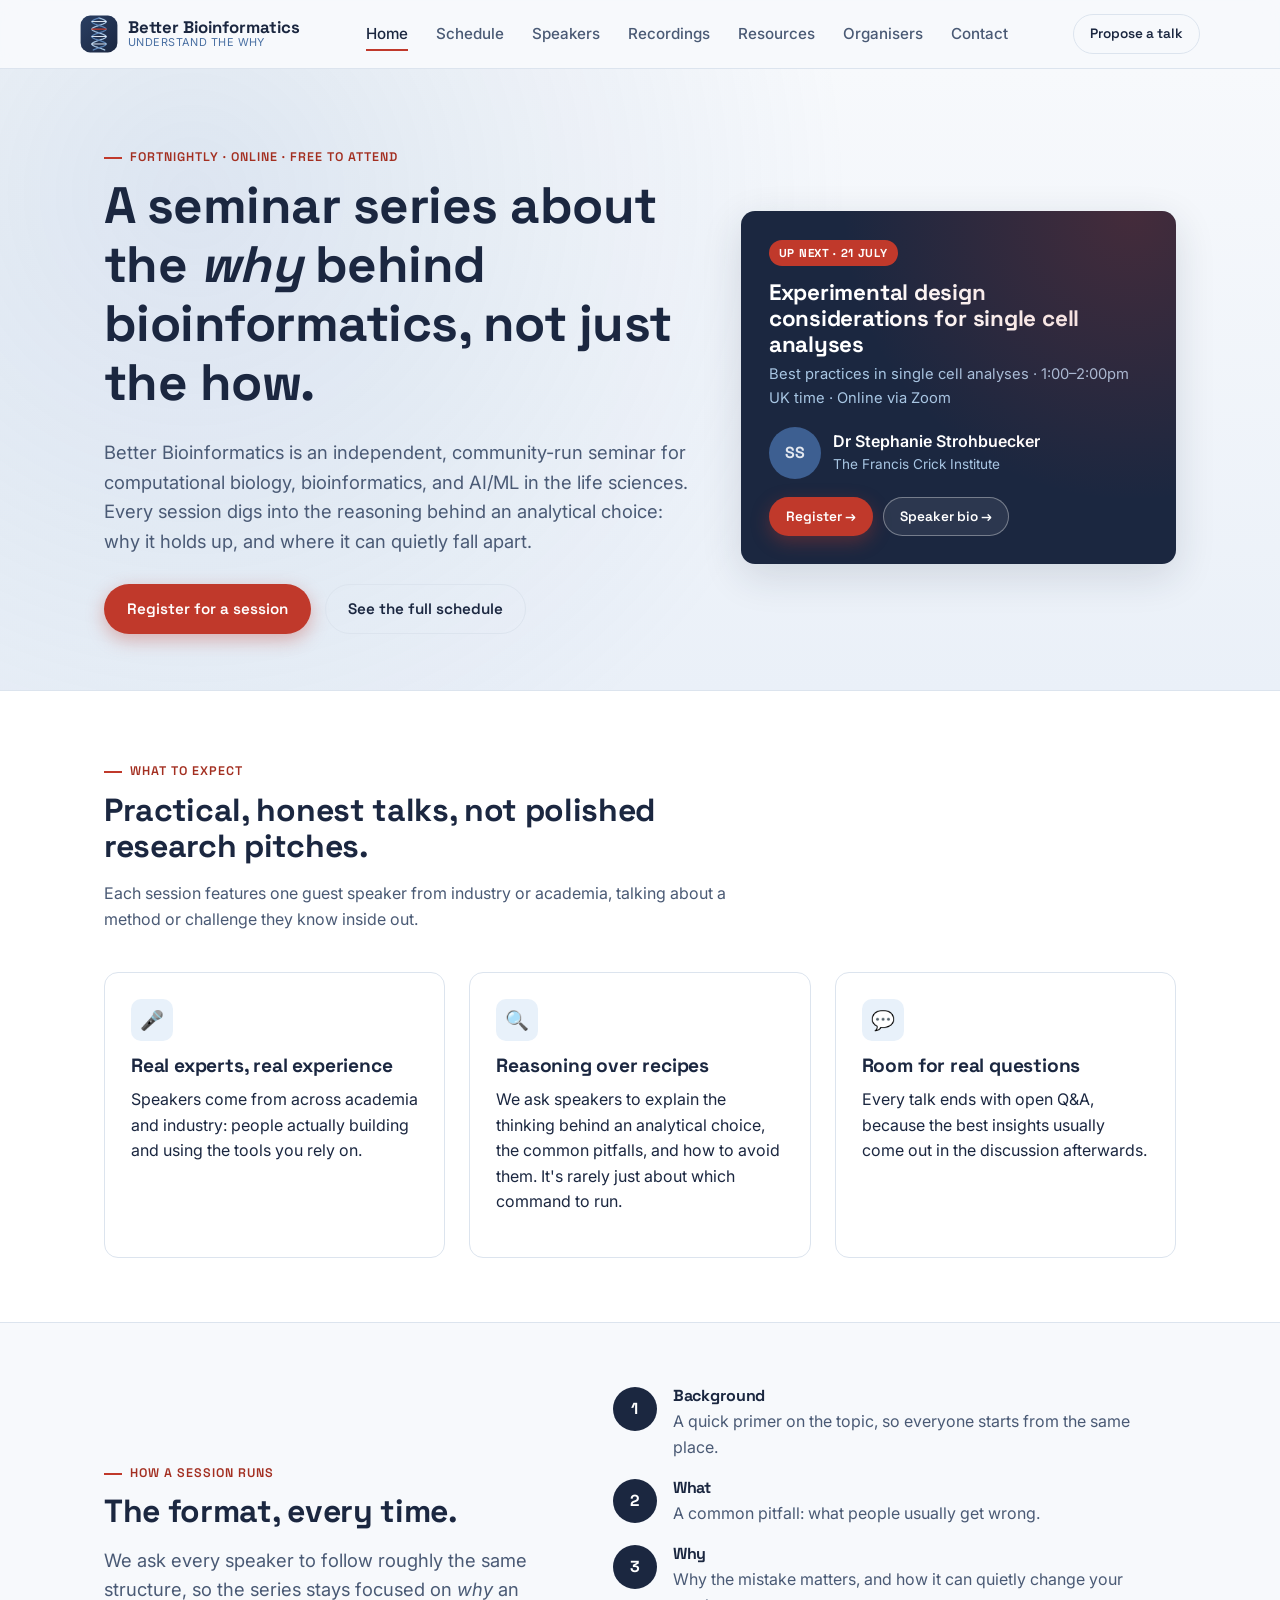
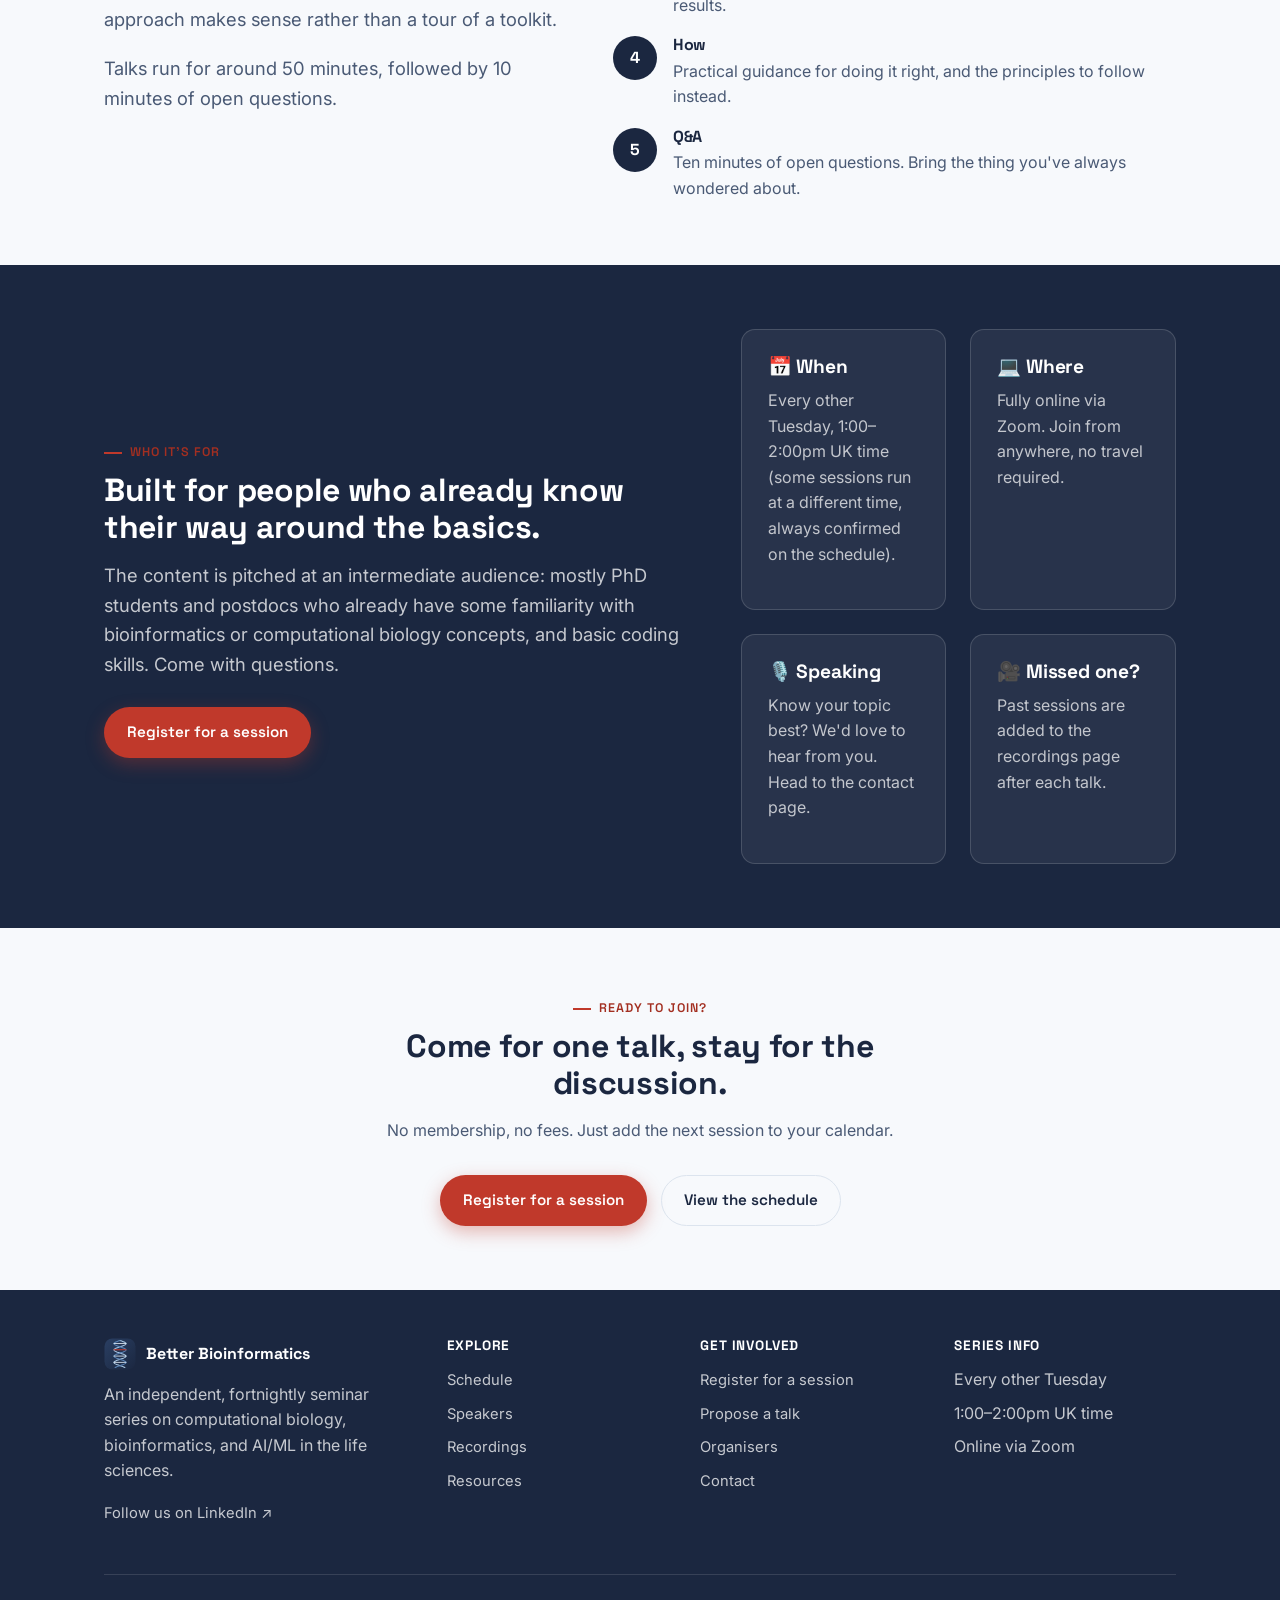
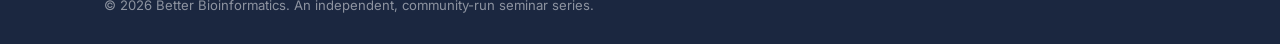
==== commit 899ce64a: "Update Stephanie's talk details; feature her upcoming talk on the homepage instead of Naveed's past " ====
--- a/index.html
+++ b/index.html
@@ -48,19 +48,19 @@
     </div>
 
     <div class="hero-card">
-      <span class="tag">Today · 7 July</span>
-      <h3>Making sense of cells in space</h3>
-      <p class="meta">Challenges in interpreting spatial transcriptomics data · 1:00–2:00pm UK time · Online via Zoom</p>
+      <span class="tag">Up next · 21 July</span>
+      <h3>Experimental design considerations for single cell analyses</h3>
+      <p class="meta">Best practices in single cell analyses · 1:00–2:00pm UK time · Online via Zoom</p>
       <div class="who">
-        <img src="assets/photos/naveed-ishaque.jpeg" alt="Dr Naveed Ishaque">
+        <div class="avatar-fallback">SS</div>
         <div>
-          <div class="who-name">Dr Naveed Ishaque</div>
-          <div class="who-role">Group Leader, Berlin Institute of Health &amp; Charité</div>
+          <div class="who-name">Dr Stephanie Strohbuecker</div>
+          <div class="who-role">The Francis Crick Institute</div>
         </div>
       </div>
       <div class="actions">
         <a class="btn btn-primary btn-sm" href="https://forms.office.com/pages/responsepage.aspx?id=B3WJK4zudUWDC0-CZ8PTB7A7Rfez5q5GpMsFEuYySSVUNzdBVVdSSUdGMkgzRlhTQ0hFVDZMRU45Qy4u&amp;route=shorturl" target="_blank" rel="noopener">Register →</a>
-        <a class="btn btn-ghost-light btn-sm" href="speakers.html#naveed-ishaque">Speaker bio →</a>
+        <a class="btn btn-ghost-light btn-sm" href="speakers.html#stephanie-strohbuecker">Speaker bio →</a>
       </div>
     </div>
   </div>
--- a/css/style.css
+++ b/css/style.css
@@ -245,6 +245,7 @@
 .hero-card .meta { color: var(--teal-300); font-size: 0.92rem; margin-bottom: 14px; }
 .hero-card .who { display: flex; align-items: center; gap: 12px; margin: 16px 0; }
 .hero-card .who img, .hero-card .who .avatar-fallback { width: 52px; height: 52px; border-radius: 50%; object-fit: cover; flex-shrink: 0; }
+.hero-card .who .avatar-fallback { background: var(--teal-700); font-size: 1rem; }
 .hero-card .who-name { font-weight: 600; }
 .hero-card .who-role { font-size: 0.85rem; color: var(--teal-300); }
 .hero-card .actions { display: flex; gap: 10px; margin-top: 18px; flex-wrap: wrap; }
@@ -424,25 +425,58 @@
 .rec-pending { color: var(--ink-soft); font-size: 0.85rem; font-style: italic; }
 
 /* ---------- Resources ---------- */
-.resource-card {
-  background: var(--surface);
-  border: 1px solid var(--line);
-  border-radius: var(--radius);
-  padding: 30px 32px;
-  margin-bottom: 24px;
-}
-.resource-head {
+.resource-card-compact {
+  background: var(--surface);
+  border: 1px solid var(--line);
+  border-radius: var(--radius);
+  padding: 26px;
+  display: flex;
+  flex-direction: column;
+  gap: 10px;
+  cursor: pointer;
+  transition: border-color 0.15s ease, box-shadow 0.15s ease;
+}
+.resource-card-compact:hover { border-color: var(--teal-500); box-shadow: var(--shadow); }
+.resource-card-compact:focus-visible { outline: 2px solid var(--teal-500); outline-offset: 2px; }
+.resource-card-compact h3 { margin-bottom: 2px; }
+.resource-talk-compact { color: var(--ink-soft); font-size: 0.9rem; margin: 0; }
+.resource-card-actions { display: flex; align-items: center; gap: 8px; flex-wrap: nowrap; margin-top: auto; padding-top: 8px; }
+.resource-card-actions .btn { padding-left: 12px; padding-right: 12px; flex: 1 1 auto; text-align: center; }
+
+dialog.materials-modal {
+  border: none;
+  border-radius: var(--radius);
+  padding: 0;
+  width: min(640px, 90vw);
+  max-height: 82vh;
+  box-shadow: var(--shadow-lg);
+}
+dialog.materials-modal::backdrop { background: rgba(27, 39, 64, 0.55); }
+.modal-inner { padding: 28px 30px; overflow-y: auto; max-height: 82vh; }
+.modal-head {
   display: flex;
   justify-content: space-between;
   align-items: flex-start;
-  flex-wrap: wrap;
   gap: 16px;
+  margin-bottom: 20px;
   padding-bottom: 20px;
-  margin-bottom: 20px;
   border-bottom: 1px solid var(--line);
 }
-.resource-head h3 { margin-bottom: 4px; }
-.resource-talk { color: var(--teal-700); font-weight: 500; margin: 0; max-width: 56ch; }
+.modal-head h3 { margin-bottom: 4px; }
+.modal-head .resource-talk { color: var(--teal-700); font-weight: 500; margin: 0; max-width: 44ch; font-size: 0.92rem; }
+.modal-close {
+  background: var(--teal-100);
+  border: none;
+  width: 32px; height: 32px;
+  border-radius: 50%;
+  font-size: 1rem;
+  line-height: 1;
+  cursor: pointer;
+  color: var(--ink);
+  flex-shrink: 0;
+  display: flex; align-items: center; justify-content: center;
+}
+.modal-close:hover { background: var(--accent-tint); color: var(--accent-dark); }
 .resource-section { margin-top: 22px; }
 .resource-section:first-of-type { margin-top: 0; }
 .resource-section h4 {
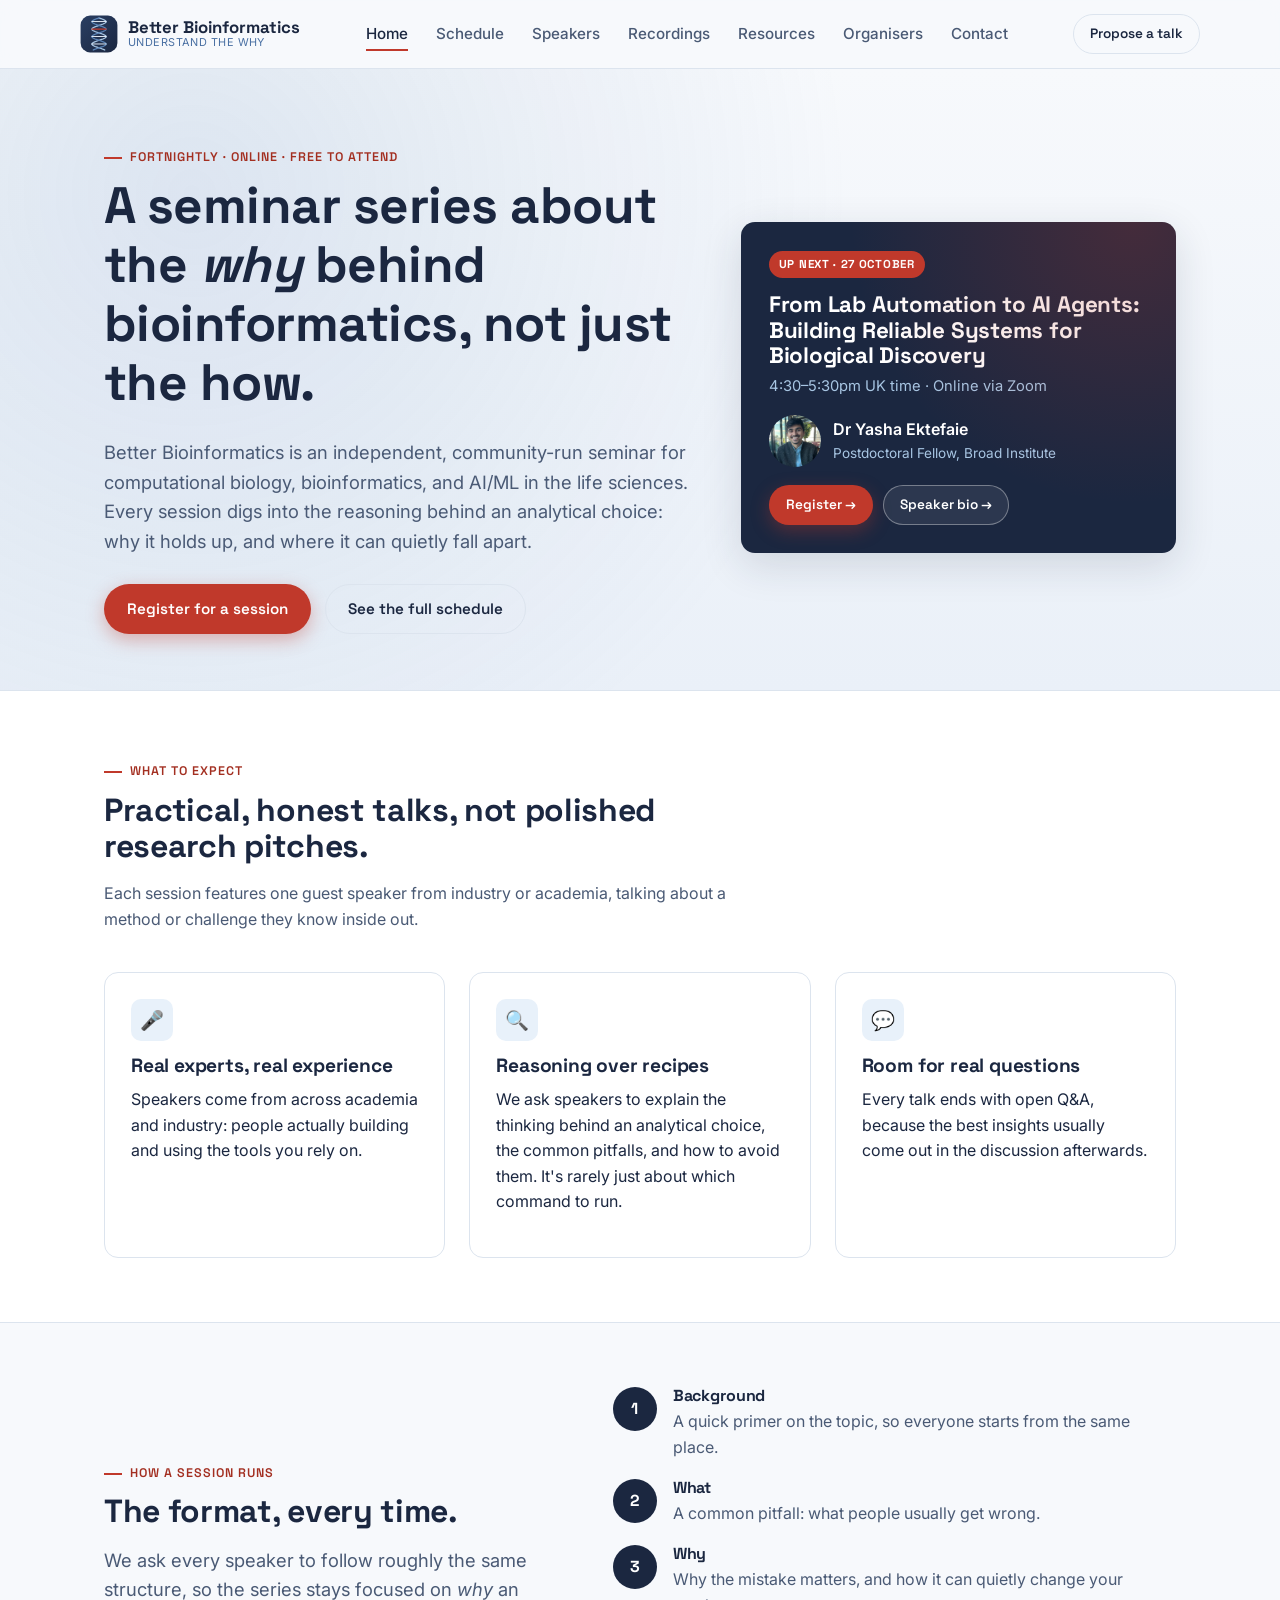
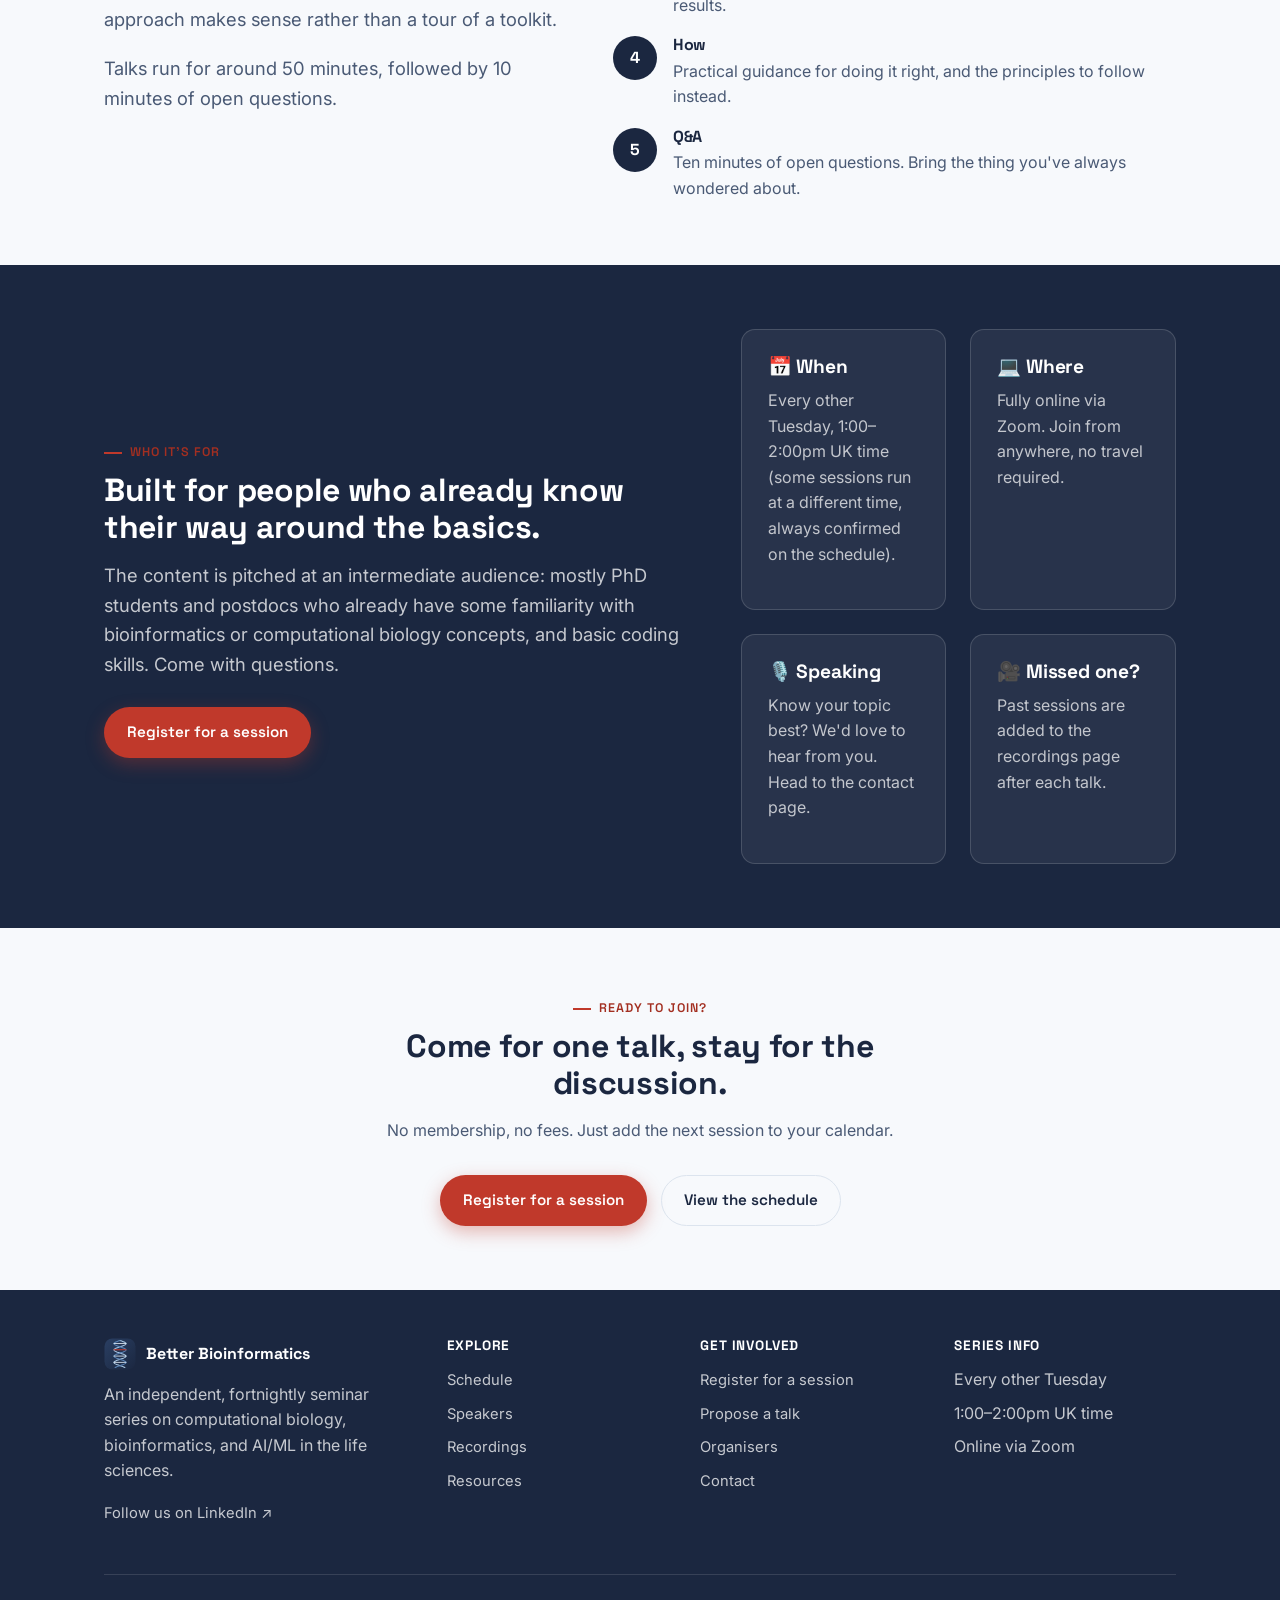
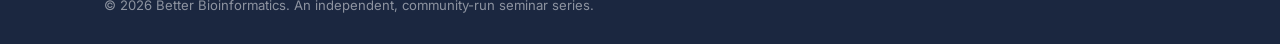
==== commit 45bf67c3: "Add Yasha Ektefaie's upcoming talk (27 Oct) and Valentina Giunchiglia's talk (20 Oct) with slides Co" ====
--- a/index.html
+++ b/index.html
@@ -48,19 +48,19 @@
     </div>
 
     <div class="hero-card">
-      <span class="tag">Up next · 21 July</span>
-      <h3>Experimental design considerations for single cell analyses</h3>
-      <p class="meta">Best practices in single cell analyses · 1:00–2:00pm UK time · Online via Zoom</p>
+      <span class="tag">Up next · 27 October</span>
+      <h3>From Lab Automation to AI Agents: Building Reliable Systems for Biological Discovery</h3>
+      <p class="meta">4:30–5:30pm UK time · Online via Zoom</p>
       <div class="who">
-        <div class="avatar-fallback">SS</div>
+        <img src="assets/photos/yasha-ektefaie.jpg" alt="Dr Yasha Ektefaie">
         <div>
-          <div class="who-name">Dr Stephanie Strohbuecker</div>
-          <div class="who-role">The Francis Crick Institute</div>
+          <div class="who-name">Dr Yasha Ektefaie</div>
+          <div class="who-role">Postdoctoral Fellow, Broad Institute</div>
         </div>
       </div>
       <div class="actions">
         <a class="btn btn-primary btn-sm" href="https://forms.office.com/pages/responsepage.aspx?id=B3WJK4zudUWDC0-CZ8PTB7A7Rfez5q5GpMsFEuYySSVUNzdBVVdSSUdGMkgzRlhTQ0hFVDZMRU45Qy4u&amp;route=shorturl" target="_blank" rel="noopener">Register →</a>
-        <a class="btn btn-ghost-light btn-sm" href="speakers.html#stephanie-strohbuecker">Speaker bio →</a>
+        <a class="btn btn-ghost-light btn-sm" href="speakers.html#yasha-ektefaie">Speaker bio →</a>
       </div>
     </div>
   </div>
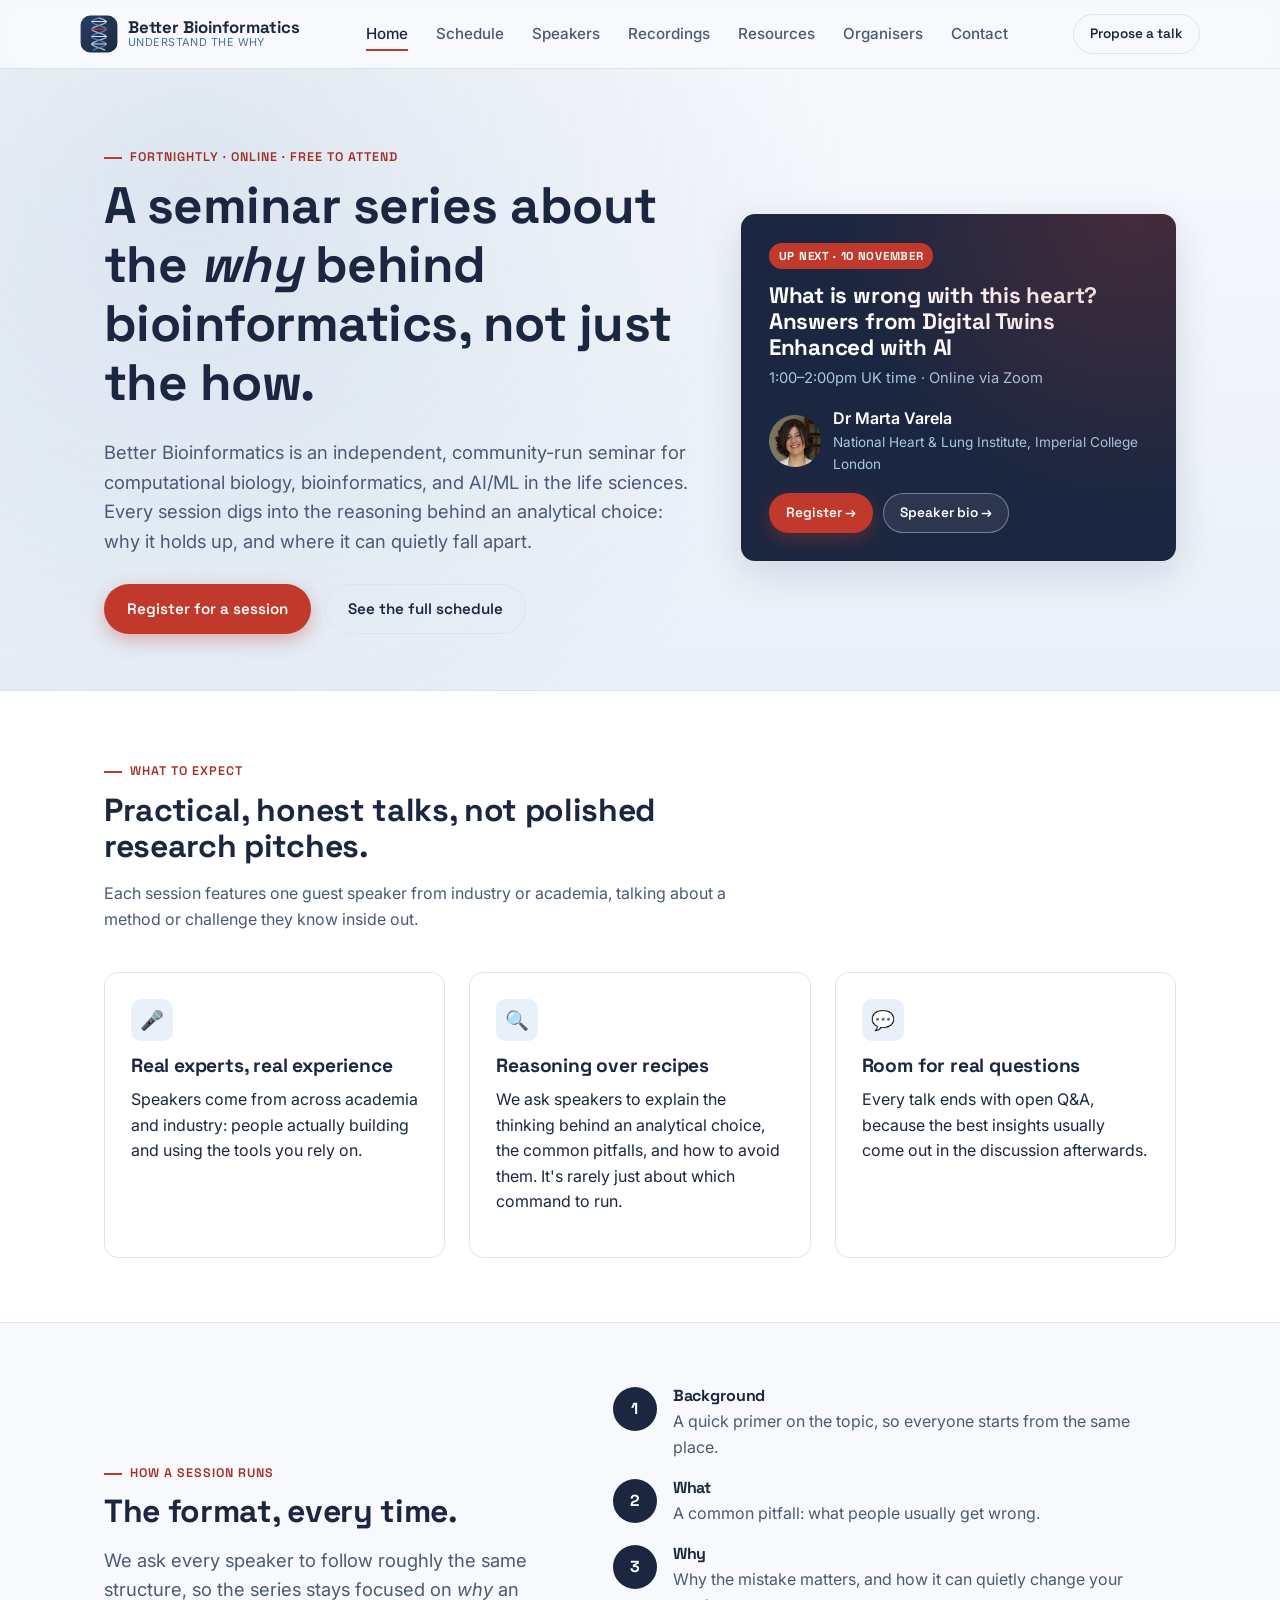
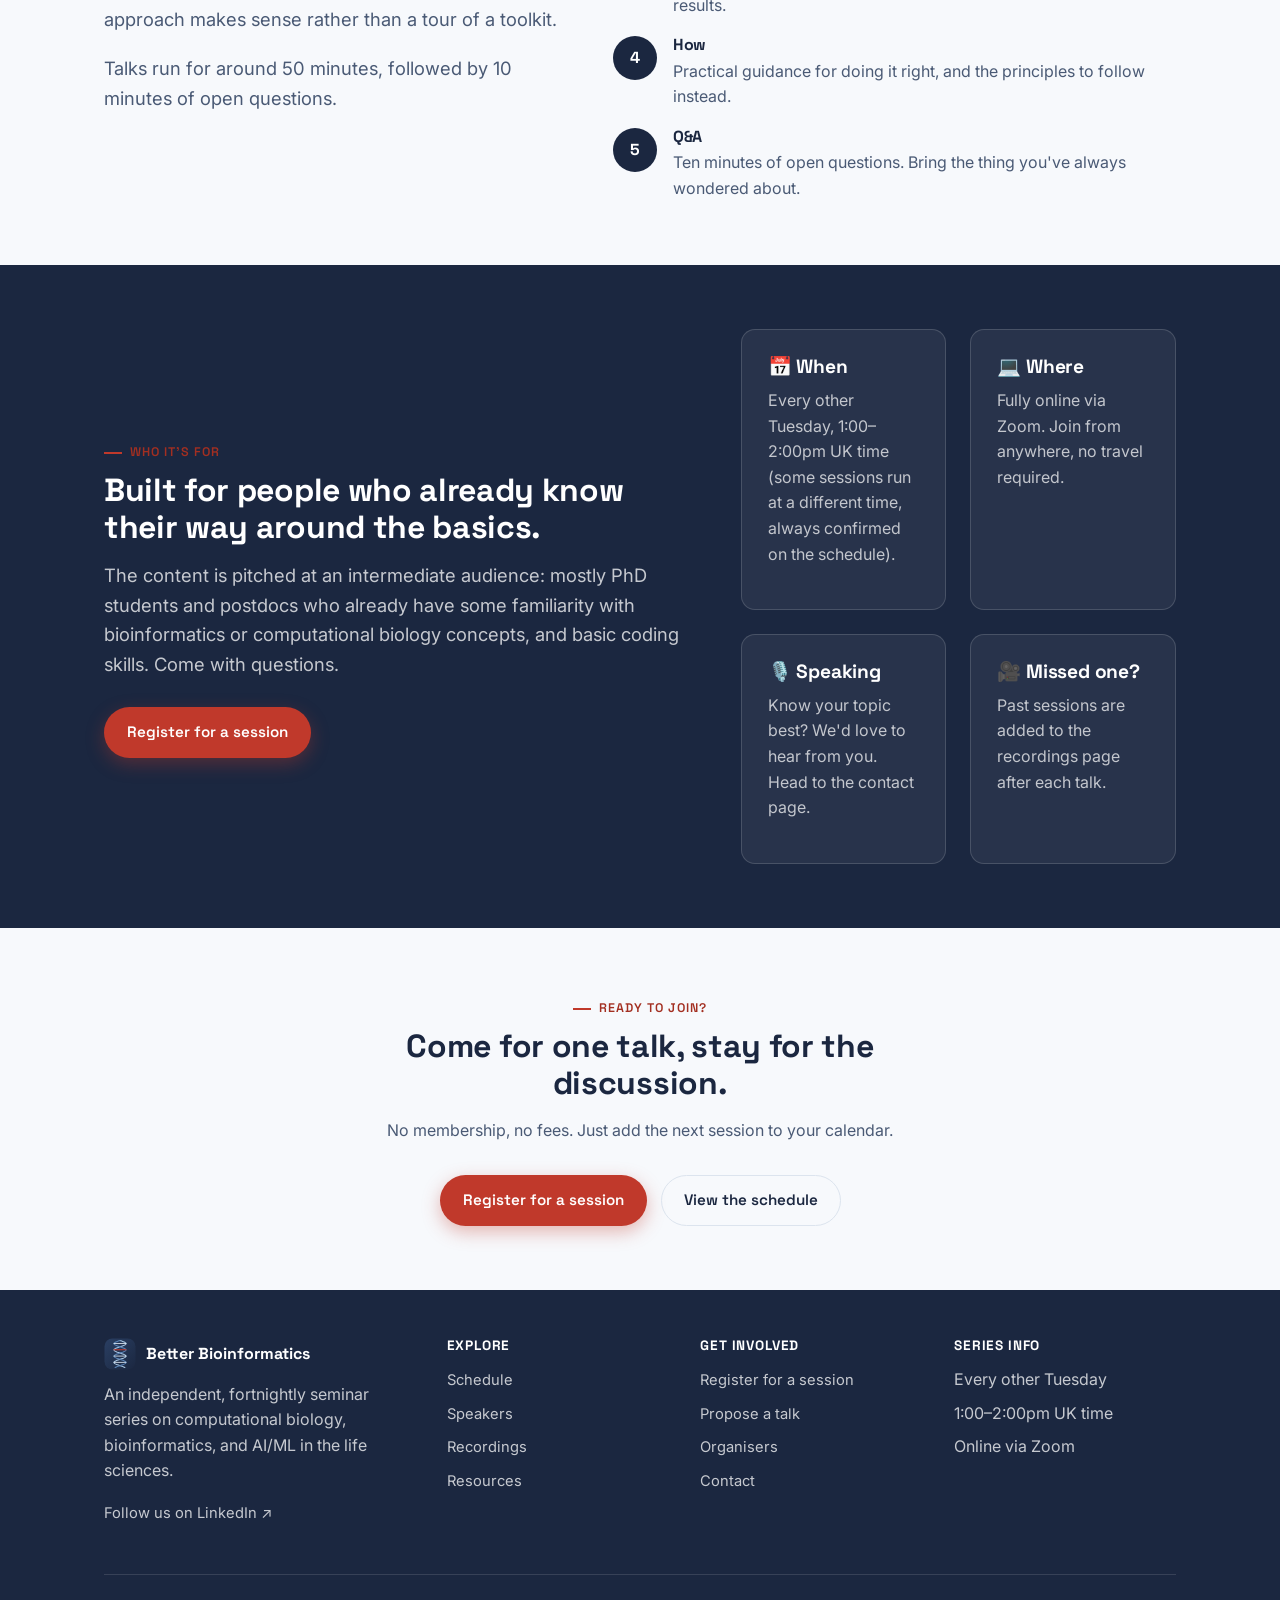
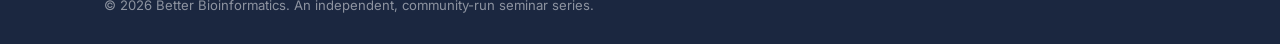
==== commit cf642da0: "Add Marta Varela's upcoming talk (10 Nov) and feature it on the homepage Co-Authored-By: Claude Opus" ====
--- a/index.html
+++ b/index.html
@@ -48,19 +48,19 @@
     </div>
 
     <div class="hero-card">
-      <span class="tag">Up next · 27 October</span>
-      <h3>From Lab Automation to AI Agents: Building Reliable Systems for Biological Discovery</h3>
-      <p class="meta">4:30–5:30pm UK time · Online via Zoom</p>
+      <span class="tag">Up next · 10 November</span>
+      <h3>What is wrong with this heart? Answers from Digital Twins Enhanced with AI</h3>
+      <p class="meta">1:00–2:00pm UK time · Online via Zoom</p>
       <div class="who">
-        <img src="assets/photos/yasha-ektefaie.jpg" alt="Dr Yasha Ektefaie">
+        <img src="assets/photos/marta-varela.jpeg" alt="Dr Marta Varela">
         <div>
-          <div class="who-name">Dr Yasha Ektefaie</div>
-          <div class="who-role">Postdoctoral Fellow, Broad Institute</div>
+          <div class="who-name">Dr Marta Varela</div>
+          <div class="who-role">National Heart &amp; Lung Institute, Imperial College London</div>
         </div>
       </div>
       <div class="actions">
         <a class="btn btn-primary btn-sm" href="https://forms.office.com/pages/responsepage.aspx?id=B3WJK4zudUWDC0-CZ8PTB7A7Rfez5q5GpMsFEuYySSVUNzdBVVdSSUdGMkgzRlhTQ0hFVDZMRU45Qy4u&amp;route=shorturl" target="_blank" rel="noopener">Register →</a>
-        <a class="btn btn-ghost-light btn-sm" href="speakers.html#yasha-ektefaie">Speaker bio →</a>
+        <a class="btn btn-ghost-light btn-sm" href="speakers.html#marta-varela">Speaker bio →</a>
       </div>
     </div>
   </div>
